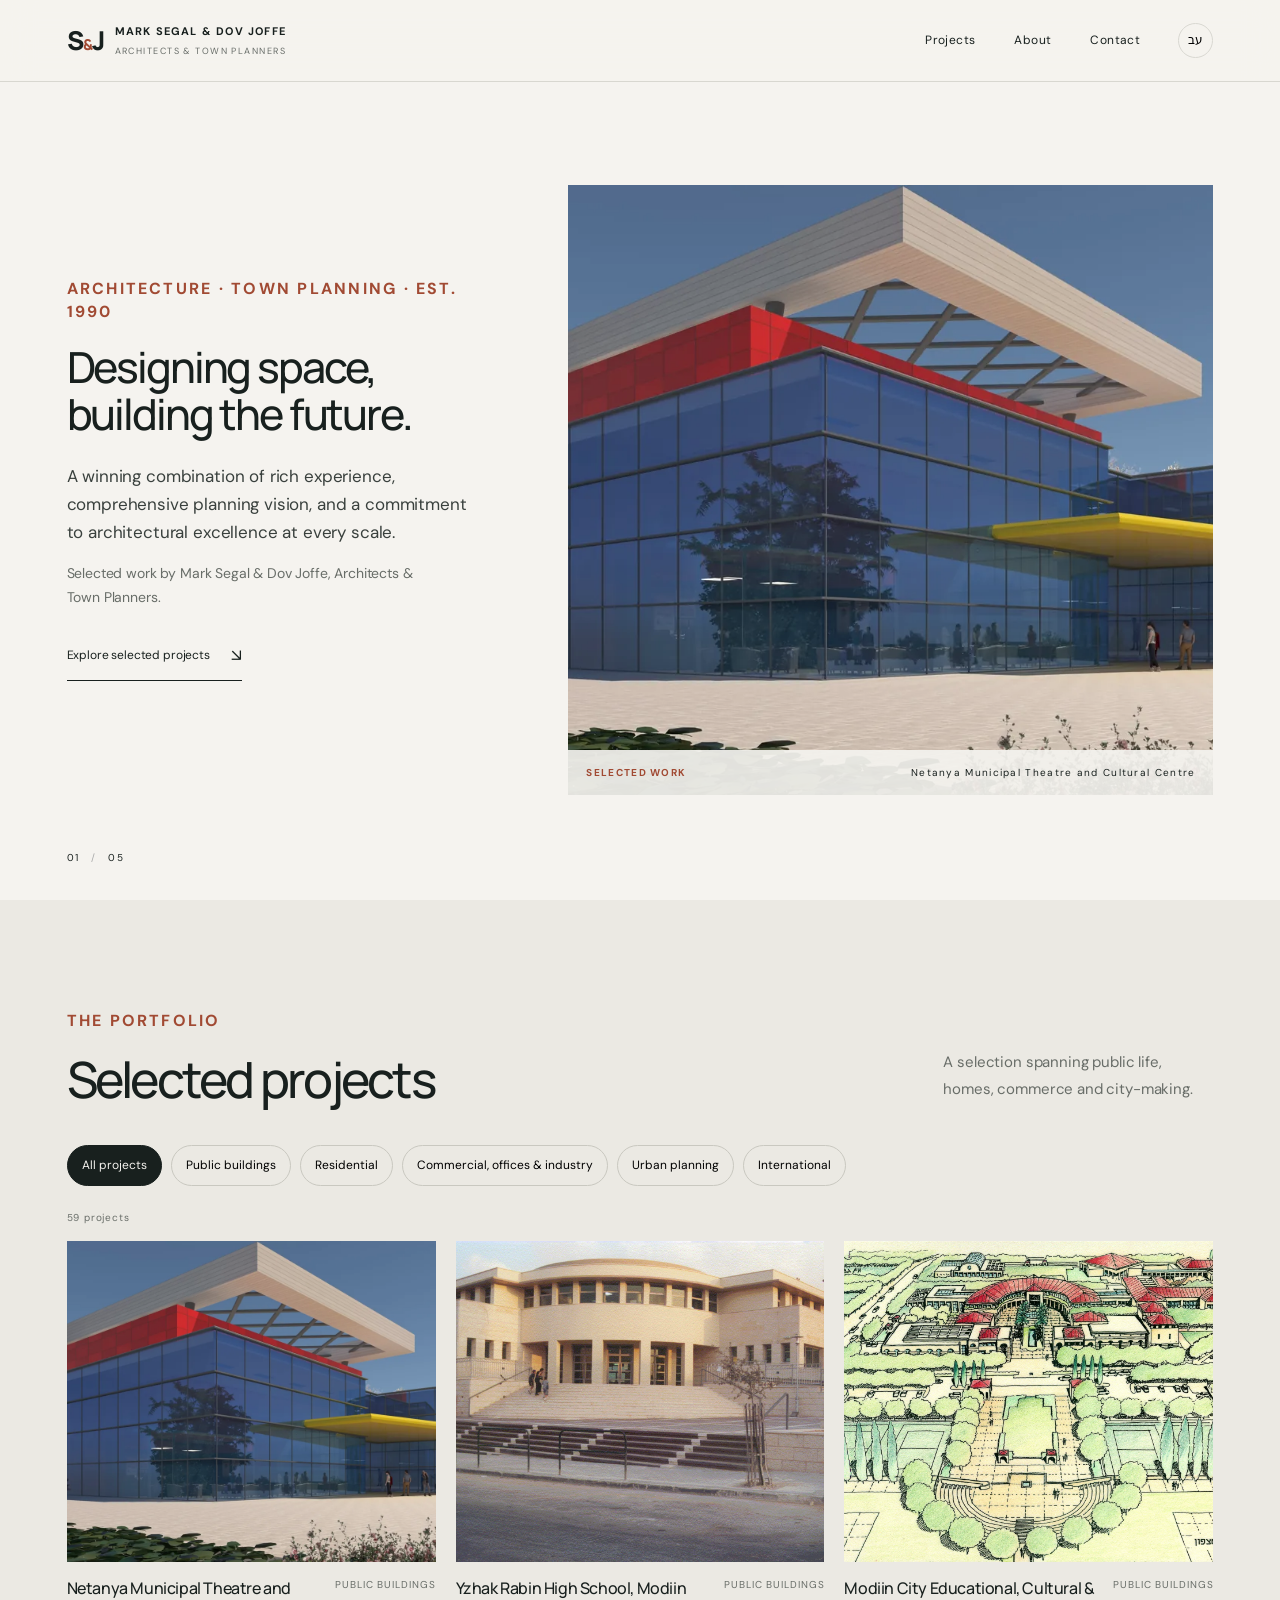
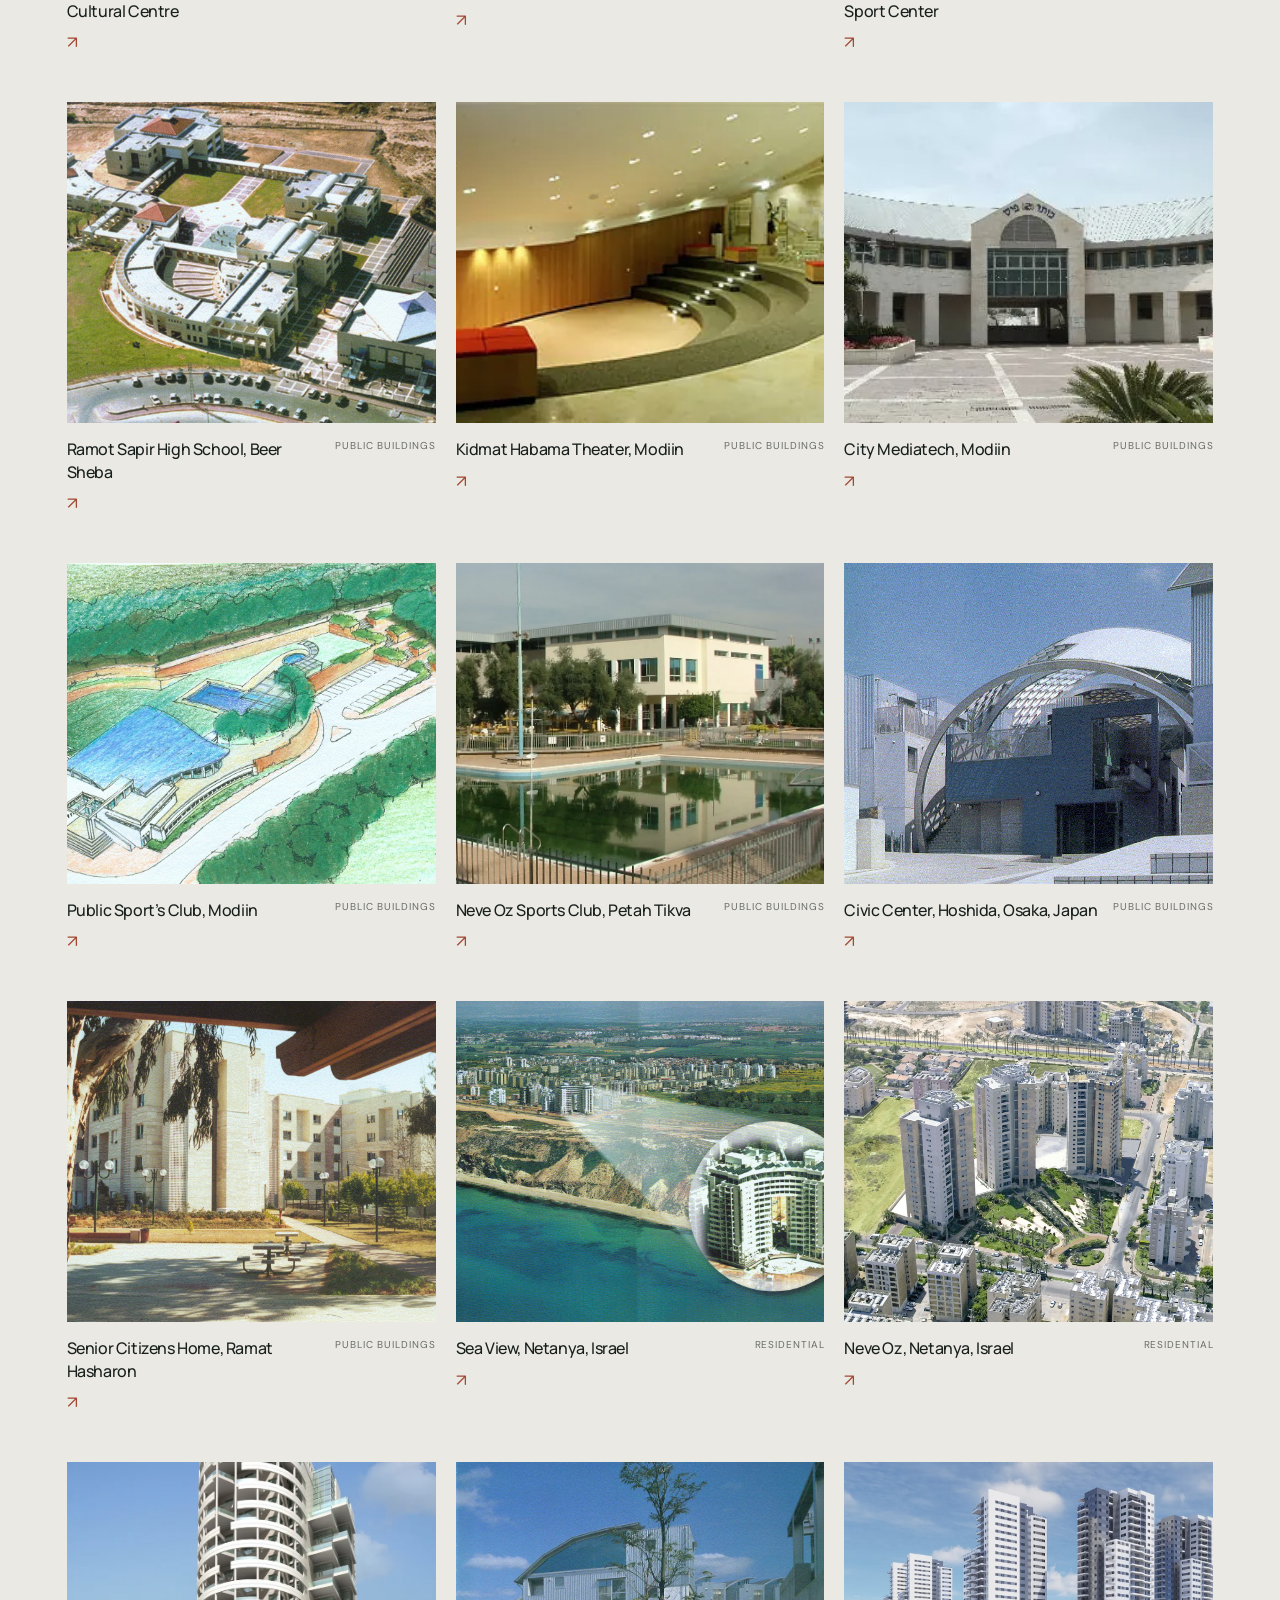
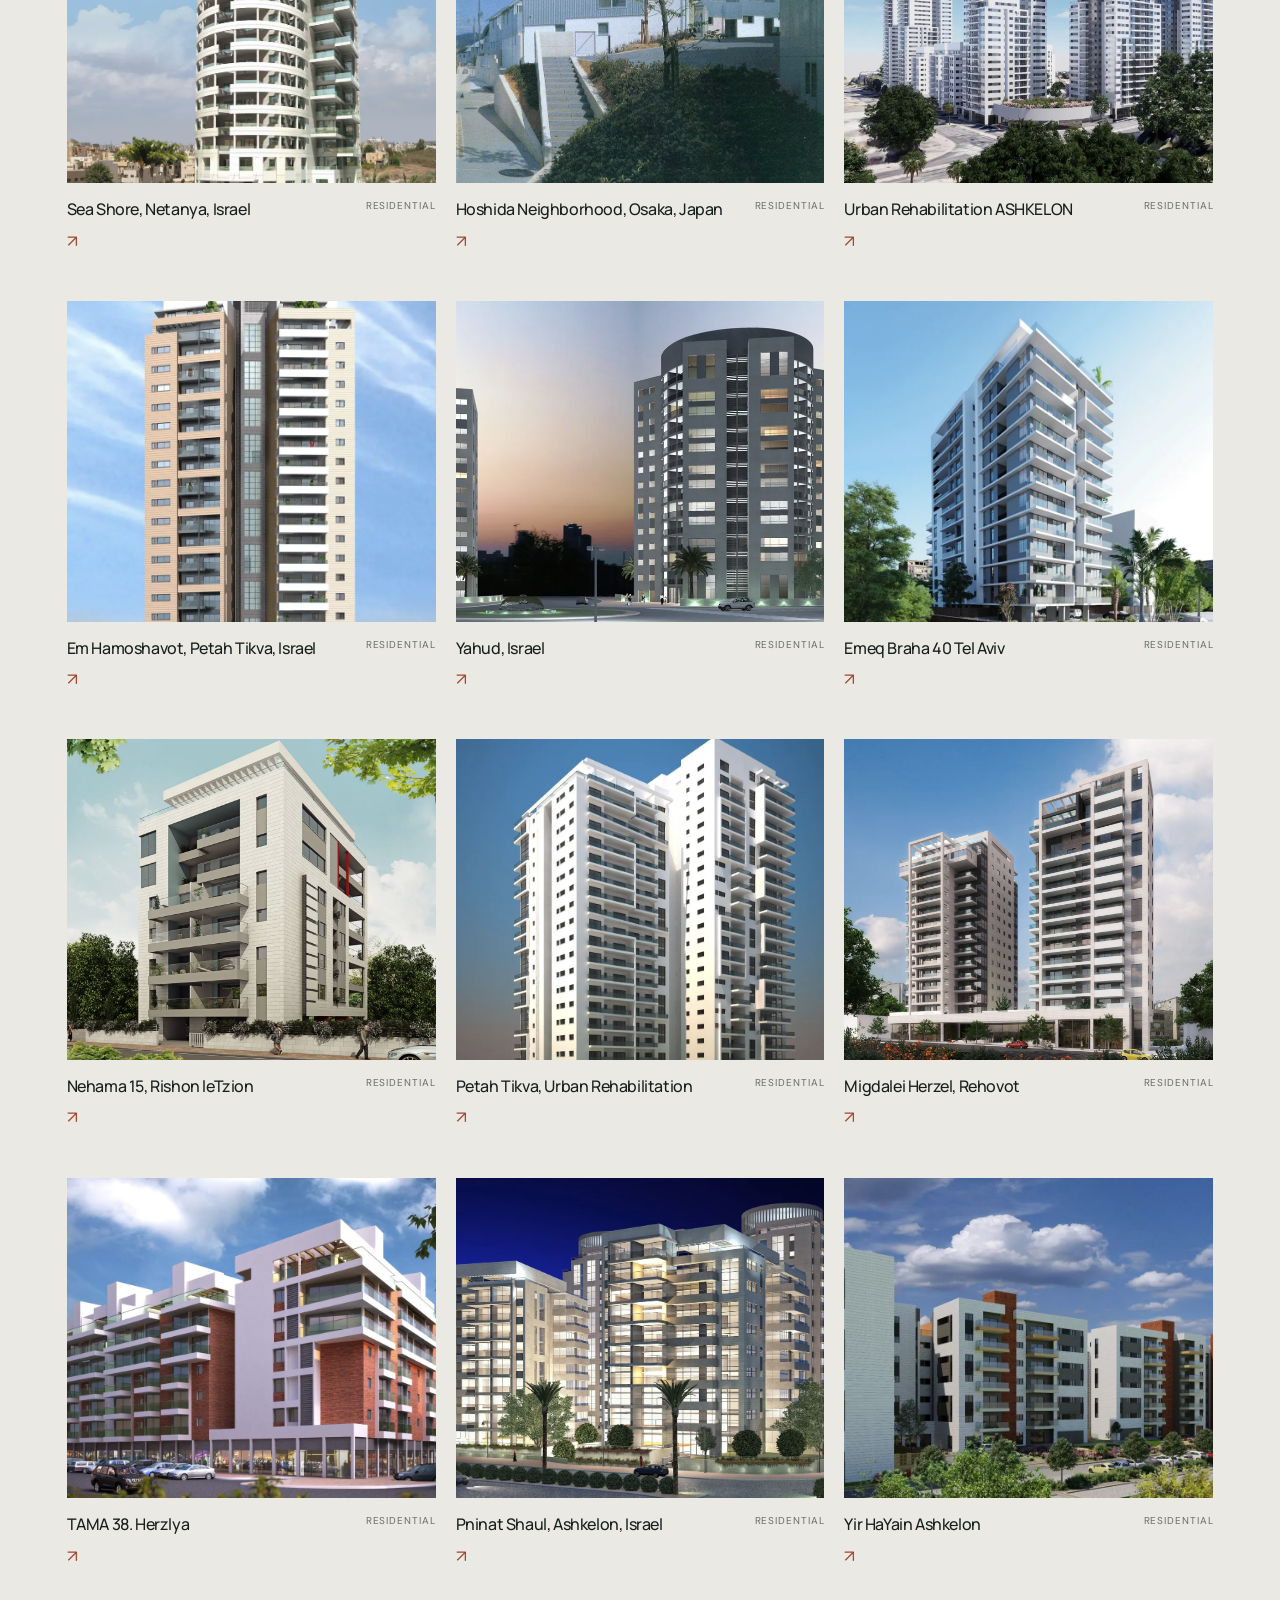
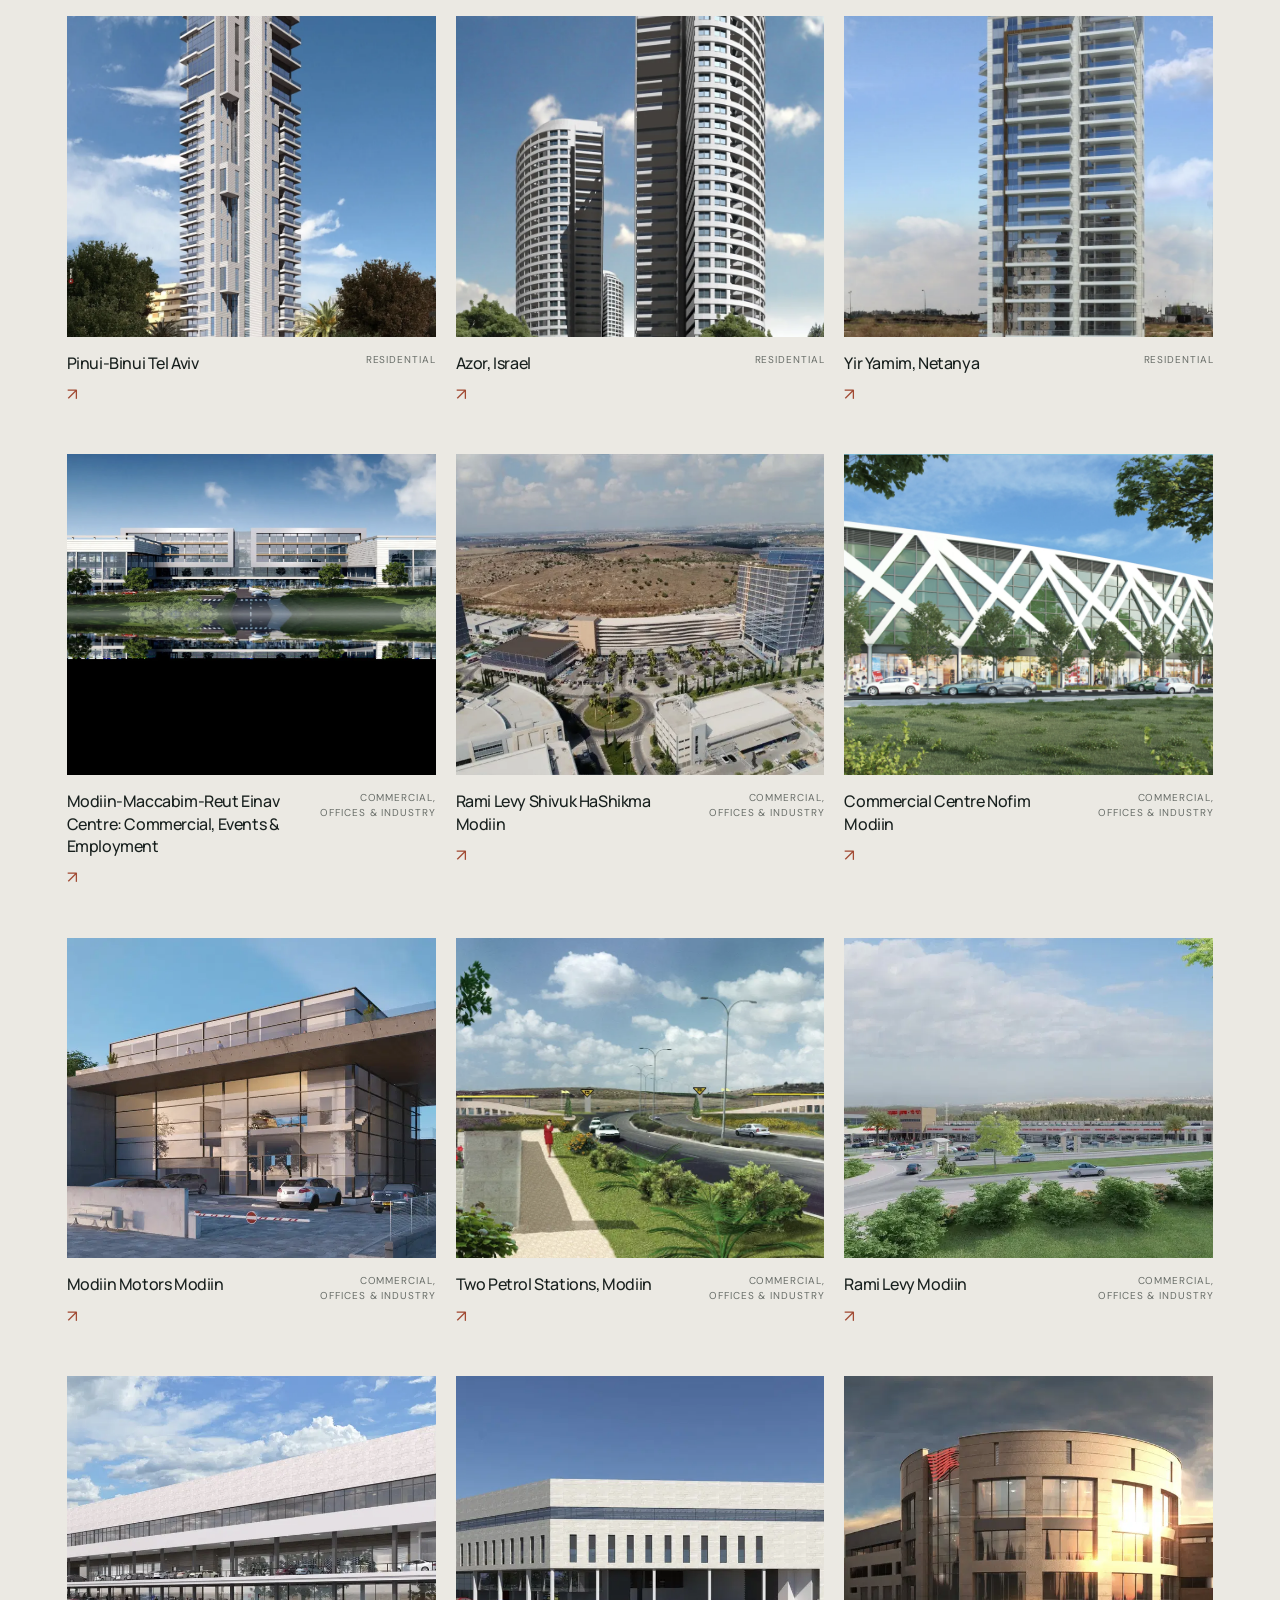
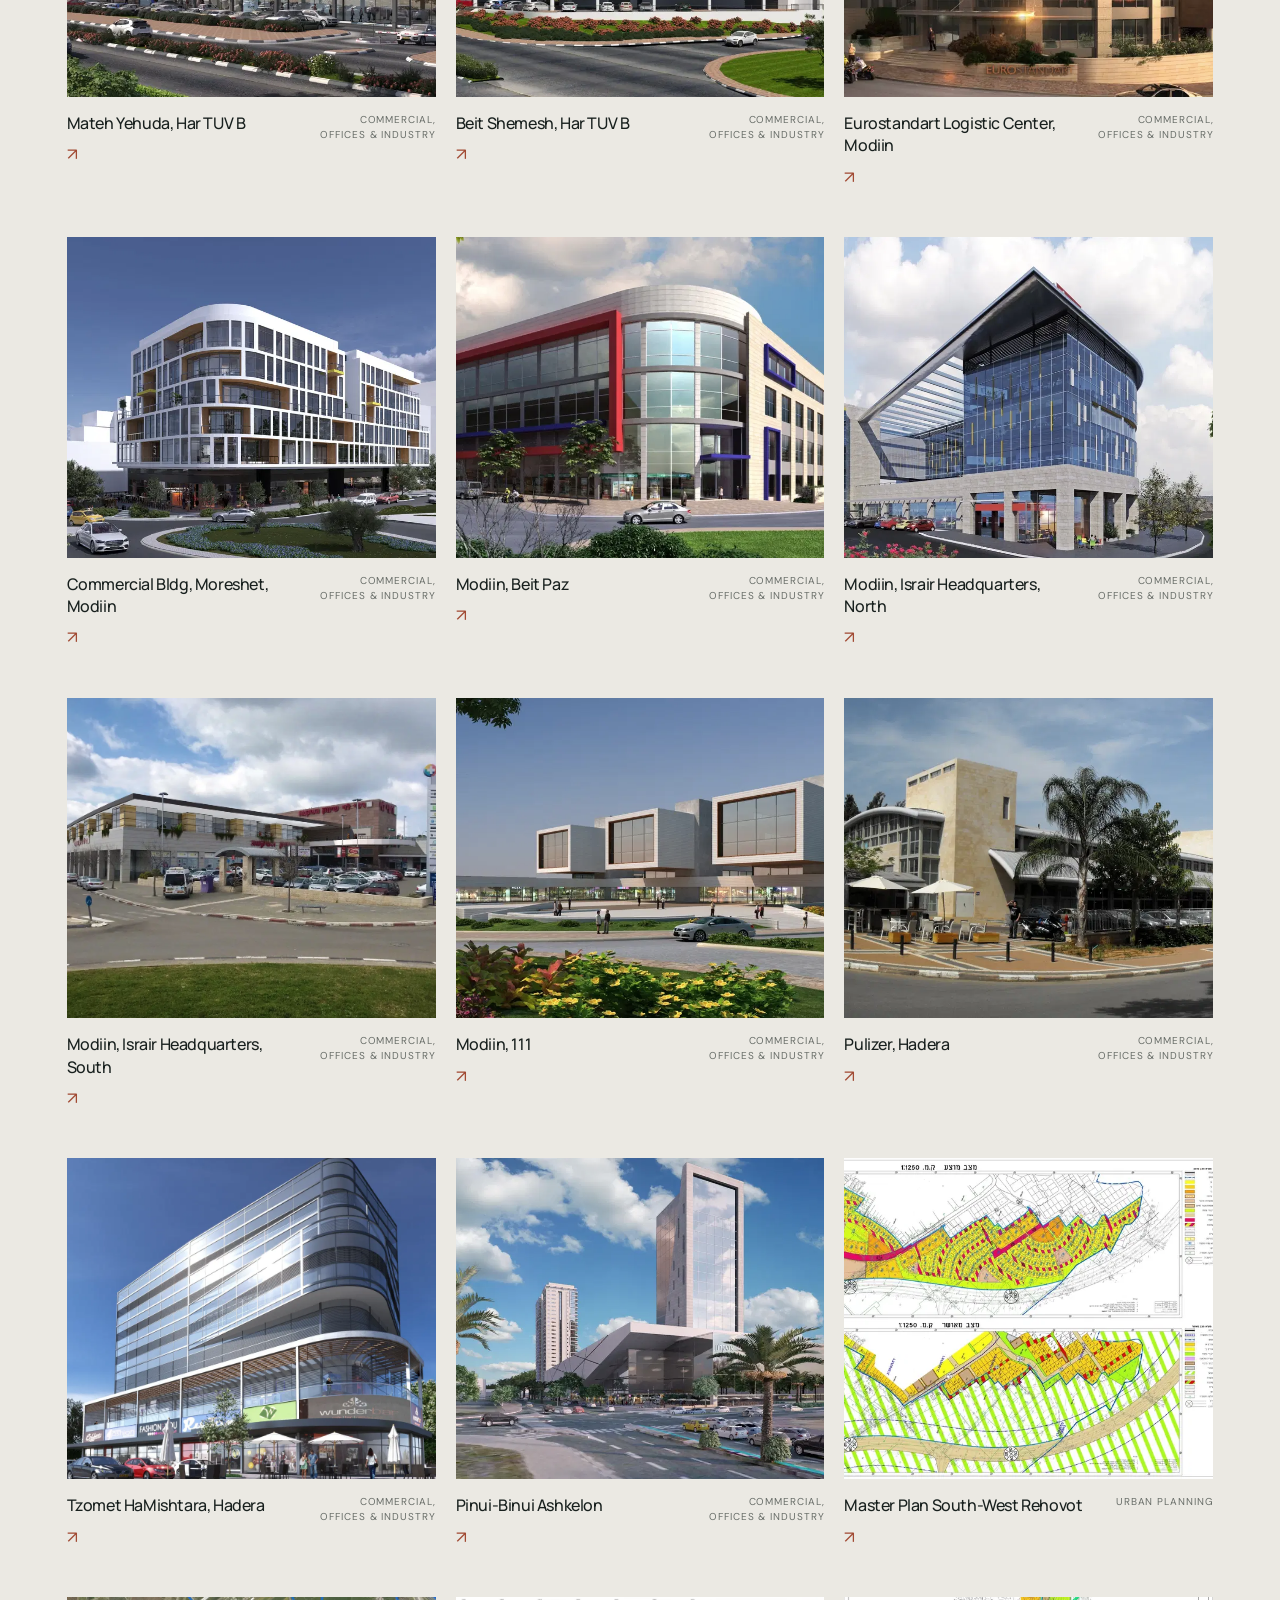
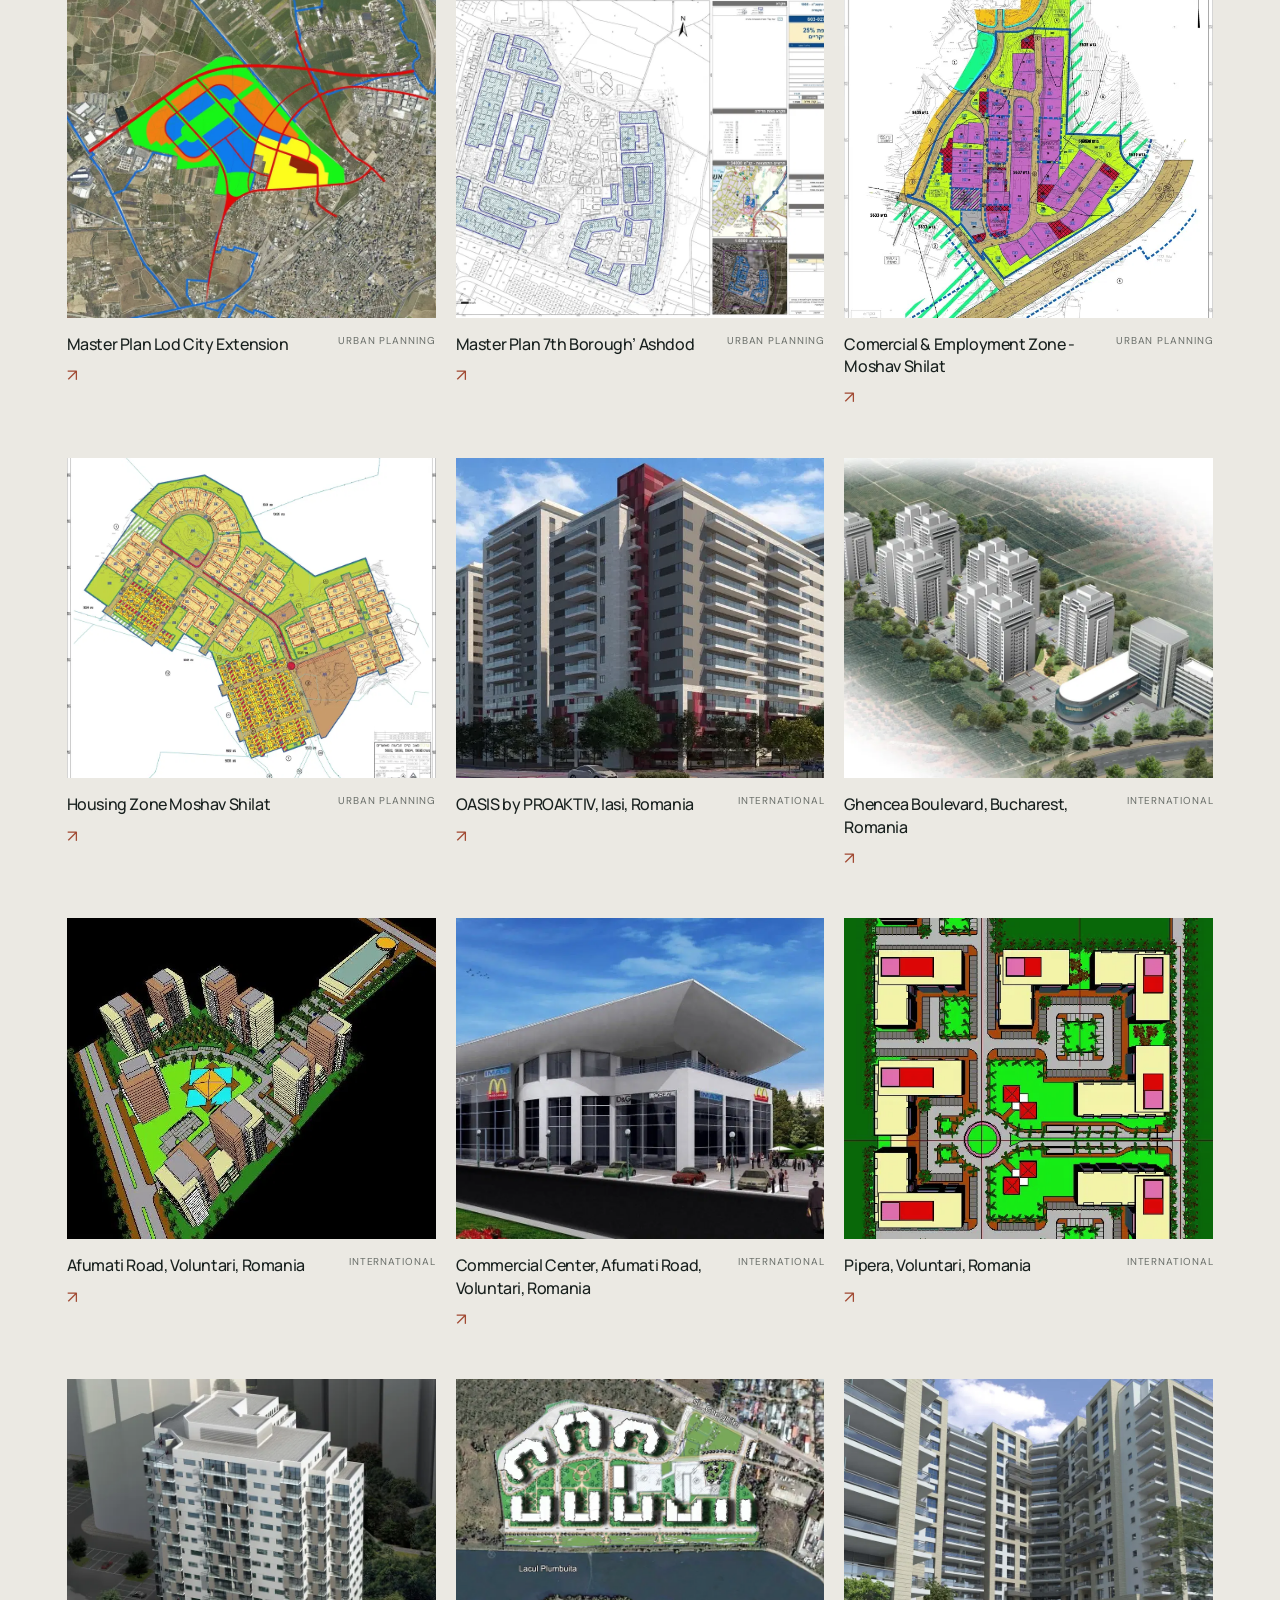
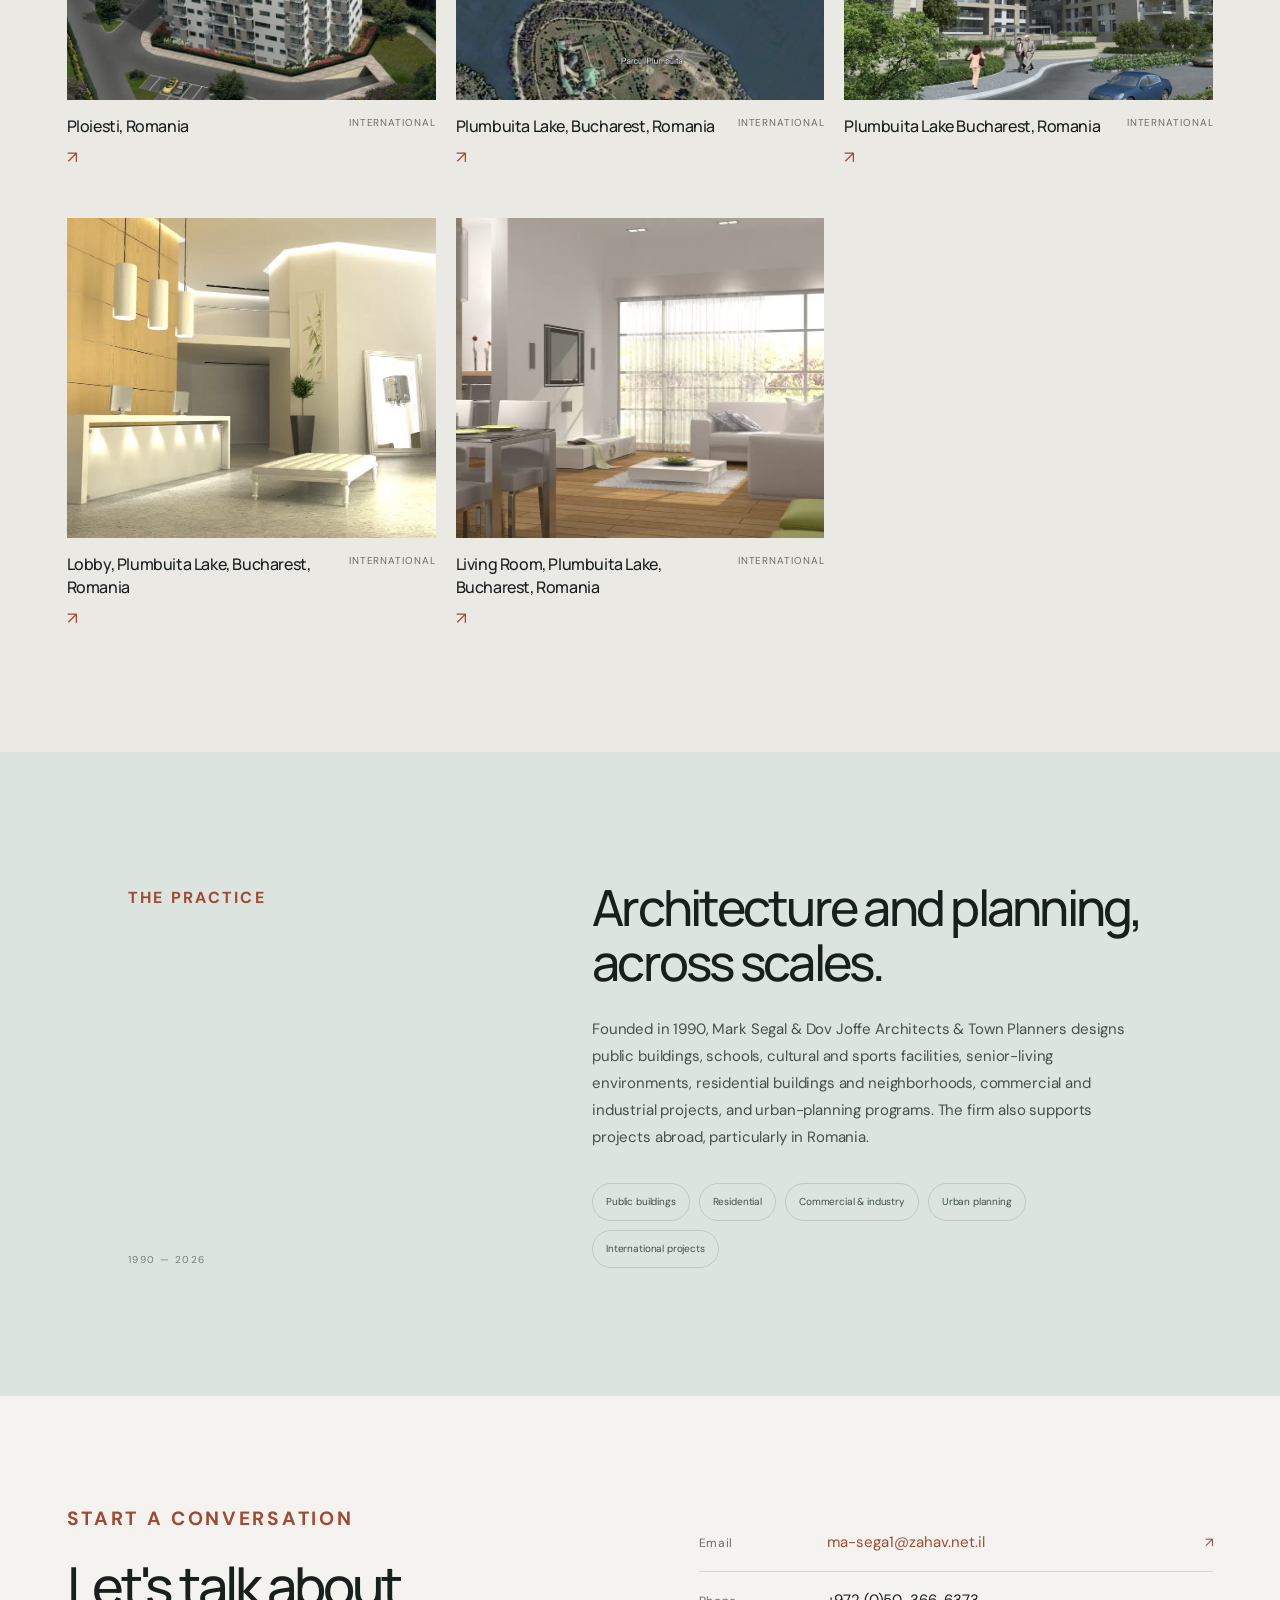
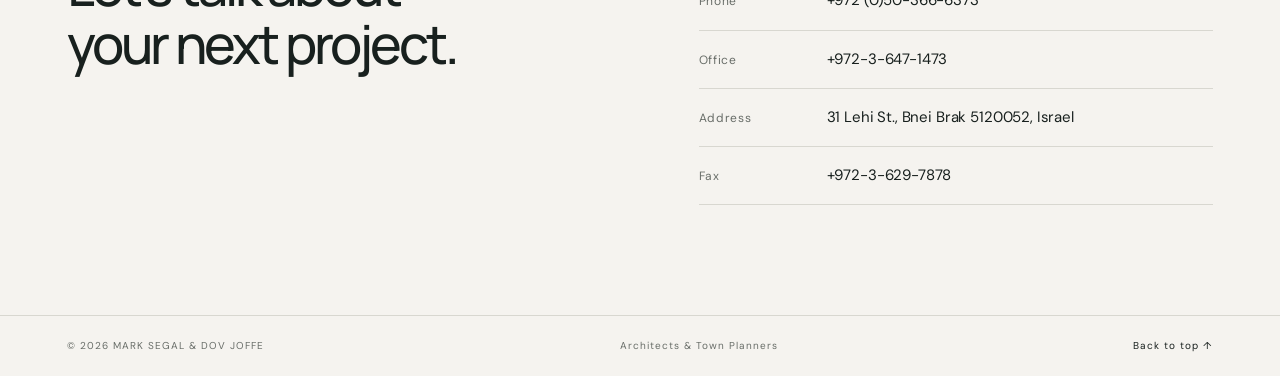
==== en/index.html @ 8de74075 "Improve SEO and fix Nofim project image Co-authored-by: Copilot <223556219+Copilot@users.noreply.git" ====
<!doctype html>
<html lang="en" dir="ltr">
<head>
  <meta charset="utf-8">
  <meta name="viewport" content="width=device-width, initial-scale=1">
  <meta name="theme-color" content="#f5f3ef">
  <meta id="pageDescription" name="description" content="Mark Segal &amp; Dov Joffe Architects &amp; Town Planners. Architecture, urban planning and selected public, residential and commercial projects in Israel and abroad.">
  <meta name="robots" content="index,follow">
  <link rel="canonical" href="https://www.segal-joffe-architects.com/en/">
  <link rel="alternate" hreflang="he" href="https://www.segal-joffe-architects.com/">
  <link rel="alternate" hreflang="en" href="https://www.segal-joffe-architects.com/en/">
  <link rel="alternate" hreflang="x-default" href="https://www.segal-joffe-architects.com/en/">
  <meta property="og:type" content="website">
  <meta property="og:site_name" content="Mark Segal &amp; Dov Joffe Architects &amp; Town Planners">
  <meta id="ogTitle" property="og:title" content="Segal &amp; Joffe | Architects &amp; Town Planners in Israel">
  <meta id="ogDescription" property="og:description" content="Mark Segal &amp; Dov Joffe Architects &amp; Town Planners. Architecture, urban planning and selected public, residential and commercial projects in Israel and abroad.">
  <meta id="ogLocale" property="og:locale" content="en_US">
  <meta property="og:url" content="https://www.segal-joffe-architects.com/en/">
  <meta property="og:image" content="https://www.segal-joffe-architects.com/assets/projects/caf3e481e89069c7.webp">
  <meta name="twitter:card" content="summary_large_image">
  <title id="pageTitle">Segal &amp; Joffe | Architects &amp; Town Planners in Israel</title>
  <link rel="icon" href="../assets/favicon.svg" type="image/svg+xml">
  <link rel="stylesheet" href="../styles.css">
  <script type="application/ld+json">
    {
      "@context": "https://schema.org",
      "@type": "Architect",
      "name": "Mark Segal & Dov Joffe Architects & Town Planners",
      "alternateName": "מרק סגל ודב יפה, אדריכלים ומתכנני ערים",
      "url": "https://www.segal-joffe-architects.com/",
      "email": "ma-sega1@zahav.net.il",
      "telephone": "+972-3-647-1473",
      "foundingDate": "1990",
      "address": {
        "@type": "PostalAddress",
        "streetAddress": "31 Lehi Street",
        "addressLocality": "Bnei Brak",
        "postalCode": "5120052",
        "addressCountry": "IL"
      }
    }
  </script>
</head>
<body>
  <header class="site-header">
    <a class="brand" href="#top" aria-label="Mark Segal and Dov Joffe home" data-copy-attr="navigation.homeLabel">
      <span class="brand-mark">S<span>&amp;</span>J</span>
      <span class="brand-name"><strong data-copy="site.firmName">MARK SEGAL &amp; DOV JOFFE</strong><small data-copy="site.firmRole">ARCHITECTS &amp; TOWN PLANNERS</small></span>
    </a>
    <nav class="main-nav" aria-label="Main navigation" data-copy-attr="navigation.label">
      <a href="#work" data-copy="navigation.work">Projects</a>
      <a href="#about" data-copy="navigation.about">About</a>
      <a href="#contact" data-copy="navigation.contact">Contact</a>
    </nav>
    <button id="languageToggle" class="lang-toggle" type="button" aria-label="Switch to Hebrew">עב</button>
  </header>

  <main id="top">
    <section class="hero" aria-labelledby="heroTitle">
      <div class="hero-copy">
        <p class="eyebrow" data-copy="hero.eyebrow">ARCHITECTURE · TOWN PLANNING · EST. 1990</p>
        <h1 id="heroTitle" data-copy="hero.title">Designing space,
building the future.</h1>
        <p class="hero-statement" data-copy="hero.statement">A winning combination of rich experience, comprehensive planning vision, and a commitment to architectural excellence at every scale.</p>
        <p class="hero-intro" data-copy="hero.intro">Selected work by Mark Segal &amp; Dov Joffe, Architects &amp; Town Planners.</p>
        <a class="text-link" href="#work"><span data-copy="hero.explore">Explore selected projects</span><span aria-hidden="true">↘</span></a>
      </div>
      <div class="hero-image-wrap">
        <img id="heroImage" class="hero-image" src="../assets/projects/caf3e481e89069c7.webp" alt="Selected architectural project">
        <div class="hero-image-note"><span data-copy="hero.selectedWork">SELECTED WORK</span><span id="heroCaption">Netanya Municipal Theatre and Cultural Centre</span></div>
      </div>
      <div class="hero-index">01 <span>/</span> 05</div>
    </section>

    <section id="work" class="work-section section-wrap">
      <div class="section-heading">
        <div><p class="eyebrow" data-copy="portfolio.eyebrow">THE PORTFOLIO</p><h2 data-copy="portfolio.title">Selected projects</h2></div>
        <p class="section-desc" data-copy="portfolio.description">A selection spanning public life, homes, commerce and city-making.</p>
      </div>
      <div id="filters" class="filters" aria-label="Filter projects" data-copy-attr="portfolio.filterLabel">
        <button type="button" class="filter-btn active">All projects</button>
        <button type="button" class="filter-btn">Public buildings</button>
        <button type="button" class="filter-btn">Residential</button>
        <button type="button" class="filter-btn">Commercial, offices &amp; industry</button>
        <button type="button" class="filter-btn">Urban planning</button>
        <button type="button" class="filter-btn">International</button>
      </div>
      <div id="projectCount" class="project-count" aria-live="polite">Selected projects</div>
      <div id="projectGrid" class="project-grid">
        <article class="project-card">
          <div class="project-media"><img loading="lazy" src="../assets/projects/caf3e481e89069c7.webp" alt="Netanya Municipal Theatre and Cultural Centre"></div>
          <div class="project-info"><div><h3>Netanya Municipal Theatre and Cultural Centre</h3></div><span class="project-category">Public buildings</span></div>
        </article>
        <article class="project-card">
          <div class="project-media"><img loading="lazy" src="../assets/projects/1389b392e5342f5d.webp" alt="Yzhak Rabin High School, Modiin"></div>
          <div class="project-info"><div><h3>Yzhak Rabin High School, Modiin</h3></div><span class="project-category">Public buildings</span></div>
        </article>
        <article class="project-card">
          <div class="project-media"><img loading="lazy" src="../assets/projects/e7c5b72b8cd85a47.webp" alt="Modiin City Educational, Cultural &amp; Sport Center"></div>
          <div class="project-info"><div><h3>Modiin City Educational, Cultural &amp; Sport Center</h3></div><span class="project-category">Public buildings</span></div>
        </article>
      </div>
    </section>

    <section id="about" class="about-section">
      <div class="about-label"><p class="eyebrow" data-copy="about.eyebrow">THE PRACTICE</p><span id="practiceYears">1990 — 2026</span></div>
      <div class="about-body">
        <h2 data-copy="about.title">Architecture and planning, across scales.</h2>
        <p id="aboutText" data-copy="about.description">Founded in 1990, Mark Segal &amp; Dov Joffe Architects &amp; Town Planners designs public buildings, schools, cultural and sports facilities, senior-living environments, residential buildings and neighborhoods, commercial and industrial projects, and urban-planning programs. The firm also supports projects abroad, particularly in Romania.</p>
        <h3 id="aboutClientsTitle" data-copy="about.clientsTitle" hidden></h3>
        <p id="aboutClients" hidden></p>
        <div id="expertiseList" class="expertise-list"><span>Public buildings</span><span>Residential</span><span>Commercial &amp; industry</span><span>Urban planning</span><span>International projects</span></div>
      </div>
    </section>

    <section id="contact" class="contact-section section-wrap">
      <div class="contact-heading"><p class="eyebrow" data-copy="contact.eyebrow">START A CONVERSATION</p><h2 data-copy="contact.title">Let's talk about
your next project.</h2></div>
      <div class="contact-details">
        <div class="contact-line"><span data-copy="contact.email">Email</span><a id="contactEmail" class="contact-email" dir="ltr" href="mailto:ma-sega1@zahav.net.il"><span class="contact-value" data-contact="email">ma-sega1@zahav.net.il</span><span class="contact-arrow" aria-hidden="true">↗</span></a></div>
        <div class="contact-line"><span data-copy="contact.mobile">Phone</span><a id="contactMobile" dir="ltr" href="tel:+972503666373">+972 (0)50-366-6373</a></div>
        <div class="contact-line"><span data-copy="contact.office">Office</span><a id="contactOffice" dir="ltr" href="tel:+97236471473">+972-3-647-1473</a></div>
        <div class="contact-line"><span data-copy="contact.address">Address</span><span class="contact-value contact-address" data-copy="contact.addressValue">31 Lehi St., Bnei Brak 5120052, Israel</span></div>
        <div class="contact-line"><span data-copy="contact.fax">Fax</span><span class="contact-value" dir="ltr" data-contact="fax">+972-3-629-7878</span></div>
      </div>
    </section>
  </main>
  <footer class="site-footer"><span>© <span id="year"></span> <span data-copy="site.firmName">MARK SEGAL &amp; DOV JOFFE</span></span><span data-copy="footer.role">Architects &amp; Town Planners</span><a href="#top" data-copy="footer.backToTop">Back to top ↑</a></footer>

  <dialog id="projectDialog" class="project-dialog" aria-labelledby="dialogTitle">
    <button class="dialog-close" type="button" aria-label="Close project details" data-copy-attr="interface.closeProject">×</button>
    <div class="dialog-topline"><span id="dialogCategory"></span><span id="dialogSlide"></span></div>
    <h2 id="dialogTitle"></h2>
    <div id="dialogGallery" class="dialog-gallery"></div>
  </dialog>
  <script src="../script.js"></script>
</body>
</html>
---- styles.css ----
@import url('https://fonts.googleapis.com/css2?family=DM+Sans:wght@400;500;600;700&family=Manrope:wght@400;500;600;700;800&display=swap');
:root{--paper:#f5f3ef;--ink:#18201e;--muted:#686d68;--line:#d8d7d0;--accent:#a14a33;--white:#fff;--serif:Georgia,'Times New Roman',serif;--sans:'DM Sans',Arial,sans-serif;--display:Manrope,'DM Sans',Arial,sans-serif;--max:1440px}
*{box-sizing:border-box}html{scroll-behavior:smooth;scroll-padding-top:90px}body{margin:0;background:var(--paper);color:var(--ink);font-family:var(--sans);-webkit-font-smoothing:antialiased}a{color:inherit;text-decoration:none}button{font:inherit}.site-header{height:82px;padding:0 clamp(22px,5.2vw,84px);display:flex;align-items:center;justify-content:space-between;border-bottom:1px solid var(--line);position:sticky;top:0;z-index:20;background:rgba(245,243,239,.94);backdrop-filter:blur(16px)}.brand{display:flex;align-items:center;gap:12px}.brand-mark{font:800 26px/1 var(--display);letter-spacing:-2px}.brand-mark span{color:var(--accent);font-size:15px;margin:0 1px}.brand-name{display:flex;flex-direction:column;gap:3px;letter-spacing:.08em}.brand-name strong{font-size:10px;font-weight:700}.brand-name small{font-size:8px;letter-spacing:.16em;color:var(--muted)}.main-nav{display:flex;gap:clamp(20px,3vw,48px);margin-left:auto;margin-right:38px}.main-nav a,.lang-toggle{font-size:12px;letter-spacing:.04em}.main-nav a{padding:8px 0;position:relative}.main-nav a:after{content:'';height:1px;position:absolute;bottom:0;left:0;right:100%;background:var(--accent);transition:right .2s}.main-nav a:hover:after{right:0}.lang-toggle{border:1px solid var(--line);border-radius:50%;width:35px;height:35px;background:transparent;cursor:pointer}.hero{min-height:calc(100vh - 82px);max-width:var(--max);margin:auto;padding:clamp(34px,5.7vw,90px) clamp(22px,5.2vw,84px) 74px;display:grid;grid-template-columns:.78fr 1.22fr;align-items:center;gap:clamp(36px,7vw,110px);position:relative}.hero-copy{padding-bottom:22px}.eyebrow{font-size:9px;letter-spacing:.18em;font-weight:700;color:var(--accent);margin:0 0 20px}.hero h1{font:500 clamp(42px,5.45vw,79px)/1.04 var(--display);letter-spacing:-.065em;margin:0 0 25px;max-width:560px}.hero-intro{font-size:15px;line-height:1.8;color:var(--muted);max-width:340px;margin:0 0 32px}.text-link{display:inline-flex;align-items:center;gap:21px;border-bottom:1px solid var(--ink);padding:0 0 11px;font-size:12px}.text-link span:last-child{font-size:17px;transition:transform .2s}.text-link:hover span:last-child{transform:translate(3px,3px)}.hero-image-wrap{height:min(63vw,610px);min-height:360px;position:relative;background:#e0ded7}.hero-image{display:block;width:100%;height:100%;object-fit:cover;filter:saturate(.86)}.hero-image-note{display:flex;justify-content:space-between;gap:12px;position:absolute;left:0;right:0;bottom:0;padding:15px 18px;background:rgba(245,243,239,.92);font-size:9px;letter-spacing:.13em}.hero-image-note span:first-child{color:var(--accent);font-weight:700}.hero-index{position:absolute;bottom:34px;left:clamp(22px,5.2vw,84px);font-size:10px;letter-spacing:.15em}.hero-index span{color:#aaa;margin:0 7px}.section-wrap{max-width:var(--max);margin:auto;padding-left:clamp(22px,5.2vw,84px);padding-right:clamp(22px,5.2vw,84px)}.work-section{padding-top:110px;padding-bottom:120px;background:#ebe9e3;max-width:none}.work-section>*{max-width:1272px;margin-left:auto;margin-right:auto}.section-heading{display:flex;align-items:end;justify-content:space-between;gap:30px;margin-bottom:38px}.section-heading h2,.about-body h2,.contact-heading h2{font:500 clamp(38px,4.3vw,60px)/1.08 var(--display);letter-spacing:-.055em;margin:0}.section-desc{color:var(--muted);font-size:13px;line-height:1.7;max-width:270px;margin:0 0 4px}.filters{display:flex;gap:9px;flex-wrap:wrap;margin-bottom:24px}.filter-btn{border:1px solid #c9c8c0;background:transparent;padding:10px 14px;border-radius:30px;font-size:11px;cursor:pointer;transition:background .2s,color .2s,border-color .2s}.filter-btn:hover,.filter-btn.active{background:var(--ink);border-color:var(--ink);color:var(--paper)}.project-count{font-size:10px;color:var(--muted);margin-bottom:15px;letter-spacing:.08em}.project-grid{display:grid;grid-template-columns:repeat(3,minmax(0,1fr));gap:46px 20px}.project-card{min-width:0;cursor:pointer;outline-offset:5px}.project-media{overflow:hidden;background:#deded7;aspect-ratio:1.15/1;position:relative}.project-media img{width:100%;height:100%;display:block;object-fit:cover;transition:transform .5s cubic-bezier(.2,.7,.2,1),filter .3s;filter:saturate(.88)}.project-card:hover .project-media img{transform:scale(1.035);filter:saturate(1)}.project-number{position:absolute;top:13px;left:13px;background:rgba(245,243,239,.94);padding:6px 8px;font-size:9px;letter-spacing:.1em}.project-info{display:flex;align-items:start;justify-content:space-between;gap:14px;padding-top:15px}.project-info h3{font:500 16px/1.35 var(--display);margin:0;letter-spacing:-.025em}.project-category{flex-shrink:0;color:var(--muted);font-size:9px;text-transform:uppercase;letter-spacing:.09em;text-align:right;max-width:120px;line-height:1.5}.project-open{font-size:17px;color:var(--accent);display:inline-block;margin-top:7px}.source-note{margin-top:55px!important;font-size:10px;color:var(--muted);border-top:1px solid #d1d0c8;padding-top:18px}.about-section{display:grid;grid-template-columns:.75fr 1.25fr;gap:clamp(38px,10vw,150px);padding:clamp(70px,10vw,145px) clamp(22px,10vw,150px);background:#dce4df}.about-label{display:flex;flex-direction:column;justify-content:space-between;align-items:flex-start}.about-label .eyebrow{margin-top:7px}.about-label span{color:#718078;font-size:10px;letter-spacing:.14em}.about-body h2{max-width:650px;margin-bottom:26px}.about-body>p{max-width:690px;font-size:15px;line-height:1.9;color:#46514b;margin:0 0 32px}.expertise-list{display:flex;flex-wrap:wrap;gap:9px}.expertise-list span{border:1px solid #bdcbc3;border-radius:30px;padding:10px 13px;color:#3f5147;font-size:10px}.contact-section{padding-top:110px;padding-bottom:110px;display:grid;grid-template-columns:1fr .9fr;gap:60px}.contact-heading h2{font-size:clamp(44px,5vw,70px)}.contact-details{padding-top:10px}.contact-email{font:500 clamp(17px,2.1vw,25px)/1.4 var(--display);display:flex;justify-content:space-between;gap:20px;padding-bottom:24px;border-bottom:1px solid var(--line);margin-bottom:8px}.contact-email span{color:var(--accent)}.contact-line{display:grid;grid-template-columns:100px 1fr;gap:12px;padding:13px 0;border-bottom:1px solid var(--line);font-size:12px;line-height:1.6}.contact-line>span:first-child{color:var(--muted)}.contact-line a:hover,.contact-email:hover{color:var(--accent)}.site-footer{border-top:1px solid var(--line);padding:22px clamp(22px,5.2vw,84px);display:flex;justify-content:space-between;gap:20px;font-size:9px;letter-spacing:.1em;color:var(--muted)}.site-footer a{color:var(--ink)}.project-dialog{border:0;padding:clamp(22px,4vw,55px);background:var(--paper);color:var(--ink);width:min(1000px,calc(100% - 28px));max-height:90vh;overflow:auto;box-shadow:0 20px 90px #161a182d}.project-dialog::backdrop{background:rgba(17,22,20,.72);backdrop-filter:blur(4px)}.dialog-close{position:sticky;top:0;float:right;z-index:2;width:39px;height:39px;border:1px solid var(--line);border-radius:50%;background:var(--paper);font-size:26px;line-height:1;cursor:pointer}.dialog-topline{display:flex;gap:18px;justify-content:space-between;clear:both;padding-top:15px;font-size:9px;letter-spacing:.12em;color:var(--accent);text-transform:uppercase}.project-dialog h2{font:500 clamp(31px,4vw,51px)/1.12 var(--display);letter-spacing:-.045em;margin:18px 0 25px;max-width:760px}.dialog-gallery{display:grid;grid-template-columns:repeat(2,minmax(0,1fr));gap:12px}.dialog-gallery img{display:block;width:100%;height:auto;min-height:140px;max-height:520px;object-fit:contain;background:#e7e5df}.dialog-gallery img:first-child:nth-last-child(odd){grid-column:1/-1}.empty-state{padding:40px 0;color:var(--muted)}[dir=rtl] .site-header{direction:rtl}[dir=rtl] .main-nav{margin-right:auto;margin-left:38px}[dir=rtl] .hero,[dir=rtl] .section-heading,[dir=rtl] .project-info,[dir=rtl] .contact-section{direction:rtl}[dir=rtl] .hero-index{left:auto;right:clamp(22px,5.2vw,84px)}[dir=rtl] .project-number{left:auto;right:13px}[dir=rtl] .project-category{text-align:left}[dir=rtl] .dialog-topline{direction:rtl}
@media(max-width:900px){.hero{grid-template-columns:.8fr 1.2fr;gap:30px}.hero h1{font-size:clamp(38px,6vw,58px)}.hero-image-wrap{min-height:320px}.project-grid{grid-template-columns:repeat(2,minmax(0,1fr))}.about-section{padding-left:clamp(22px,5vw,55px);padding-right:clamp(22px,5vw,55px);gap:40px}.contact-section{gap:32px}}
@media(max-width:620px){.site-header{height:70px;padding:0 18px}.brand{gap:8px}.brand-mark{font-size:22px}.brand-name strong{font-size:8px}.brand-name small{font-size:7px}.main-nav{gap:13px;margin-right:16px}.main-nav a{font-size:10px}.lang-toggle{width:31px;height:31px;font-size:11px}.hero{min-height:auto;grid-template-columns:1fr;gap:35px;padding:58px 20px 70px}.hero h1{font-size:clamp(45px,12vw,65px)}.hero-intro{font-size:14px}.hero-image-wrap{height:105vw;min-height:320px;max-height:530px}.hero-index{bottom:25px;left:20px}.section-wrap{padding-left:20px;padding-right:20px}.work-section{padding-top:75px;padding-bottom:80px}.section-heading{display:block;margin-bottom:28px}.section-heading h2{font-size:43px}.section-desc{margin-top:15px}.project-grid{gap:32px 12px}.project-media{aspect-ratio:.84/1}.project-info{display:block;padding-top:10px}.project-info h3{font-size:14px}.project-category{text-align:left;max-width:none;margin-top:6px}.project-open{display:none}.about-section{grid-template-columns:1fr;gap:25px;padding:75px 20px}.about-label{flex-direction:row;align-items:center}.about-label .eyebrow{margin:0}.about-label span{font-size:9px}.about-body h2{font-size:43px}.about-body>p{font-size:14px}.contact-section{grid-template-columns:1fr;gap:38px;padding-top:80px;padding-bottom:75px}.contact-heading h2{font-size:48px}.contact-email{font-size:18px}.contact-line{grid-template-columns:75px 1fr;font-size:11px}.site-footer{padding:20px;flex-wrap:wrap;gap:11px;font-size:8px}.site-footer span:nth-child(2){display:none}.dialog-gallery{grid-template-columns:1fr}.project-dialog{padding:20px}.dialog-gallery img{max-height:none}[dir=rtl] .hero-index{left:auto;right:20px}[dir=rtl] .project-category{text-align:right}}
@media(prefers-reduced-motion:reduce){*,*:before,*:after{scroll-behavior:auto!important;transition:none!important}}
.hero h1,.contact-heading h2{white-space:pre-line}

/* A more restrained, readable type scale for the longer bilingual copy. */
body{font-size:15px;line-height:1.6;letter-spacing:-.01em}
.brand-name strong{font-size:11px}
.brand-name small{font-size:9px}
.eyebrow{font-size:10px;letter-spacing:.16em}
.hero h1{font-size:clamp(34px,3.35vw,50px);line-height:1.1;letter-spacing:-.05em;max-width:19ch;text-wrap:balance}
.hero-statement{max-width:42ch;margin:0 0 14px;color:#39403d;font-size:17px;line-height:1.65}
.hero-intro{font-size:14px;line-height:1.75;max-width:38ch}
.hero-image-note{font-size:10px;line-height:1.5}
.section-heading h2,.about-body h2{font-size:clamp(34px,3.9vw,56px);line-height:1.1}
.section-desc,.about-body>p{font-size:15px;line-height:1.8}
.filter-btn{font-size:12px}
.project-info h3{font-size:16px;line-height:1.4}
.project-category,.expertise-list span{font-size:10px}
.source-note{font-size:11px;line-height:1.6}
.contact-heading h2{font-size:clamp(40px,4.2vw,60px);line-height:1.08}
.contact-email{font-size:clamp(17px,2vw,24px)}
.contact-line{font-size:13px}
.site-footer{font-size:10px}

@media(min-width:761px) and (max-width:900px){
  .hero h1{font-size:clamp(32px,4vw,40px)}
}
@media(max-width:760px){
  .hero{min-height:0;grid-template-columns:1fr;gap:30px;padding:56px clamp(22px,6vw,48px) 68px}
  .hero-copy{padding-bottom:0}
  .hero h1{font-size:clamp(34px,7vw,48px);max-width:22ch}
  .hero-intro{max-width:42ch}
  .hero-image-wrap{height:clamp(300px,78vw,520px);min-height:0}
  .hero-index{bottom:24px;left:clamp(22px,6vw,48px)}
}
@media(max-width:620px){
  .hero h1{font-size:clamp(34px,9vw,43px)}
  .section-heading h2,.about-body h2{font-size:clamp(34px,9vw,42px)}
  .contact-heading h2{font-size:clamp(38px,10vw,46px)}
  .contact-line{font-size:12px}
  .site-footer{font-size:9px}
}

.about-body h3{max-width:690px;margin:0 0 12px;font:600 16px/1.5 var(--display);letter-spacing:-.02em;color:var(--ink)}
.about-body #aboutClients{margin-top:0}

.contact-section{align-items:start}
.contact-heading .eyebrow{font-size:12px;letter-spacing:.14em;margin-bottom:24px}
.contact-heading h2{text-wrap:balance}
.contact-details{padding-top:8px}
.contact-line{grid-template-columns:110px minmax(0,1fr);align-items:baseline;gap:18px;padding:17px 0;font-size:15px;line-height:1.55}
.contact-line>span:first-child{font-size:12px;letter-spacing:.06em}
.contact-line a{min-width:0}
.contact-line .contact-email{display:flex;align-items:baseline;justify-content:space-between;gap:12px;margin:0;padding:0;border:0;font:inherit;line-height:inherit;letter-spacing:0}
.contact-value,.contact-line a[dir="ltr"]{unicode-bidi:isolate}
.contact-arrow{color:var(--accent);font-size:.9em}
[dir="rtl"] .contact-address{text-align:left}
@media(max-width:620px){
  .contact-heading .eyebrow{font-size:11px;margin-bottom:18px}
  .contact-line{grid-template-columns:82px minmax(0,1fr);gap:12px;padding:14px 0;font-size:14px}
  .contact-line>span:first-child{font-size:11px}
  .contact-line .contact-email{font-size:14px}
}

.eyebrow{font-size:16px;line-height:1.4;letter-spacing:.14em}
.contact-heading .eyebrow{font-size:19.2px}
@media(max-width:620px){
  .contact-heading .eyebrow{font-size:17.6px}
}
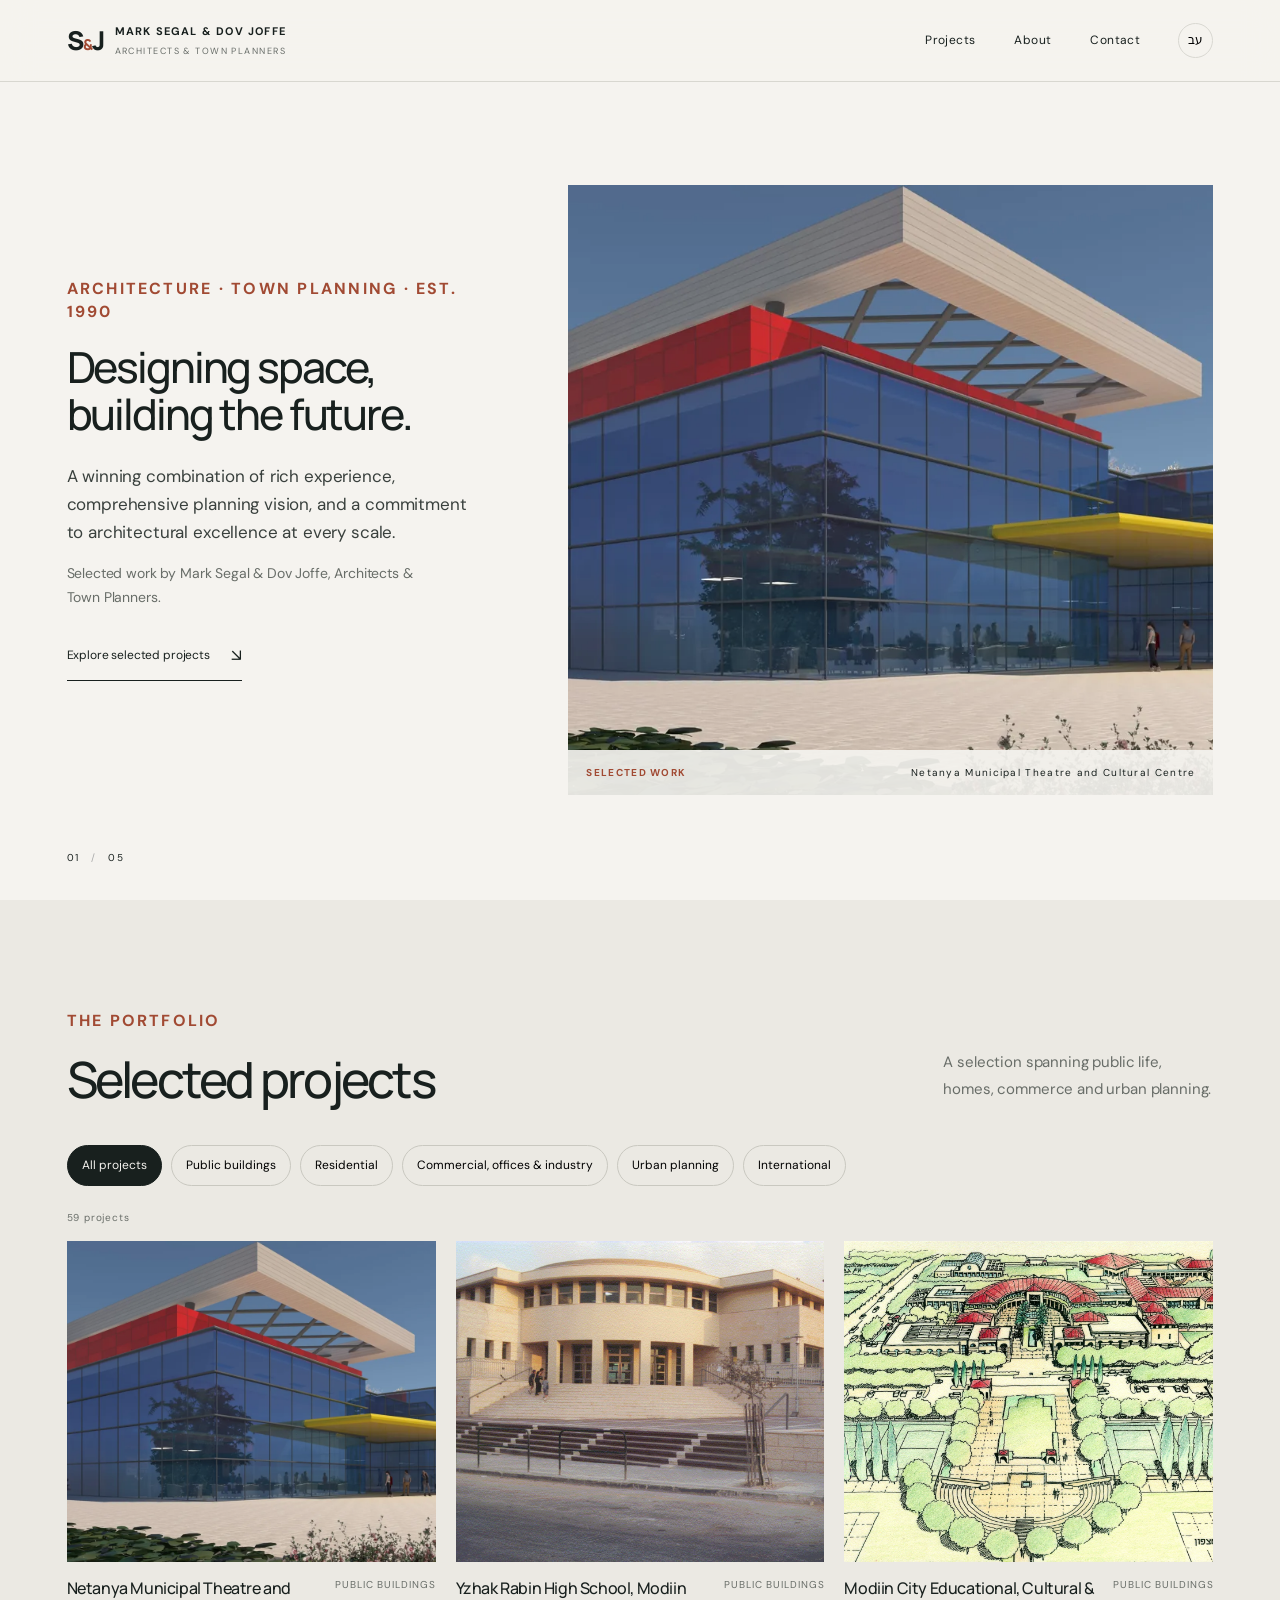
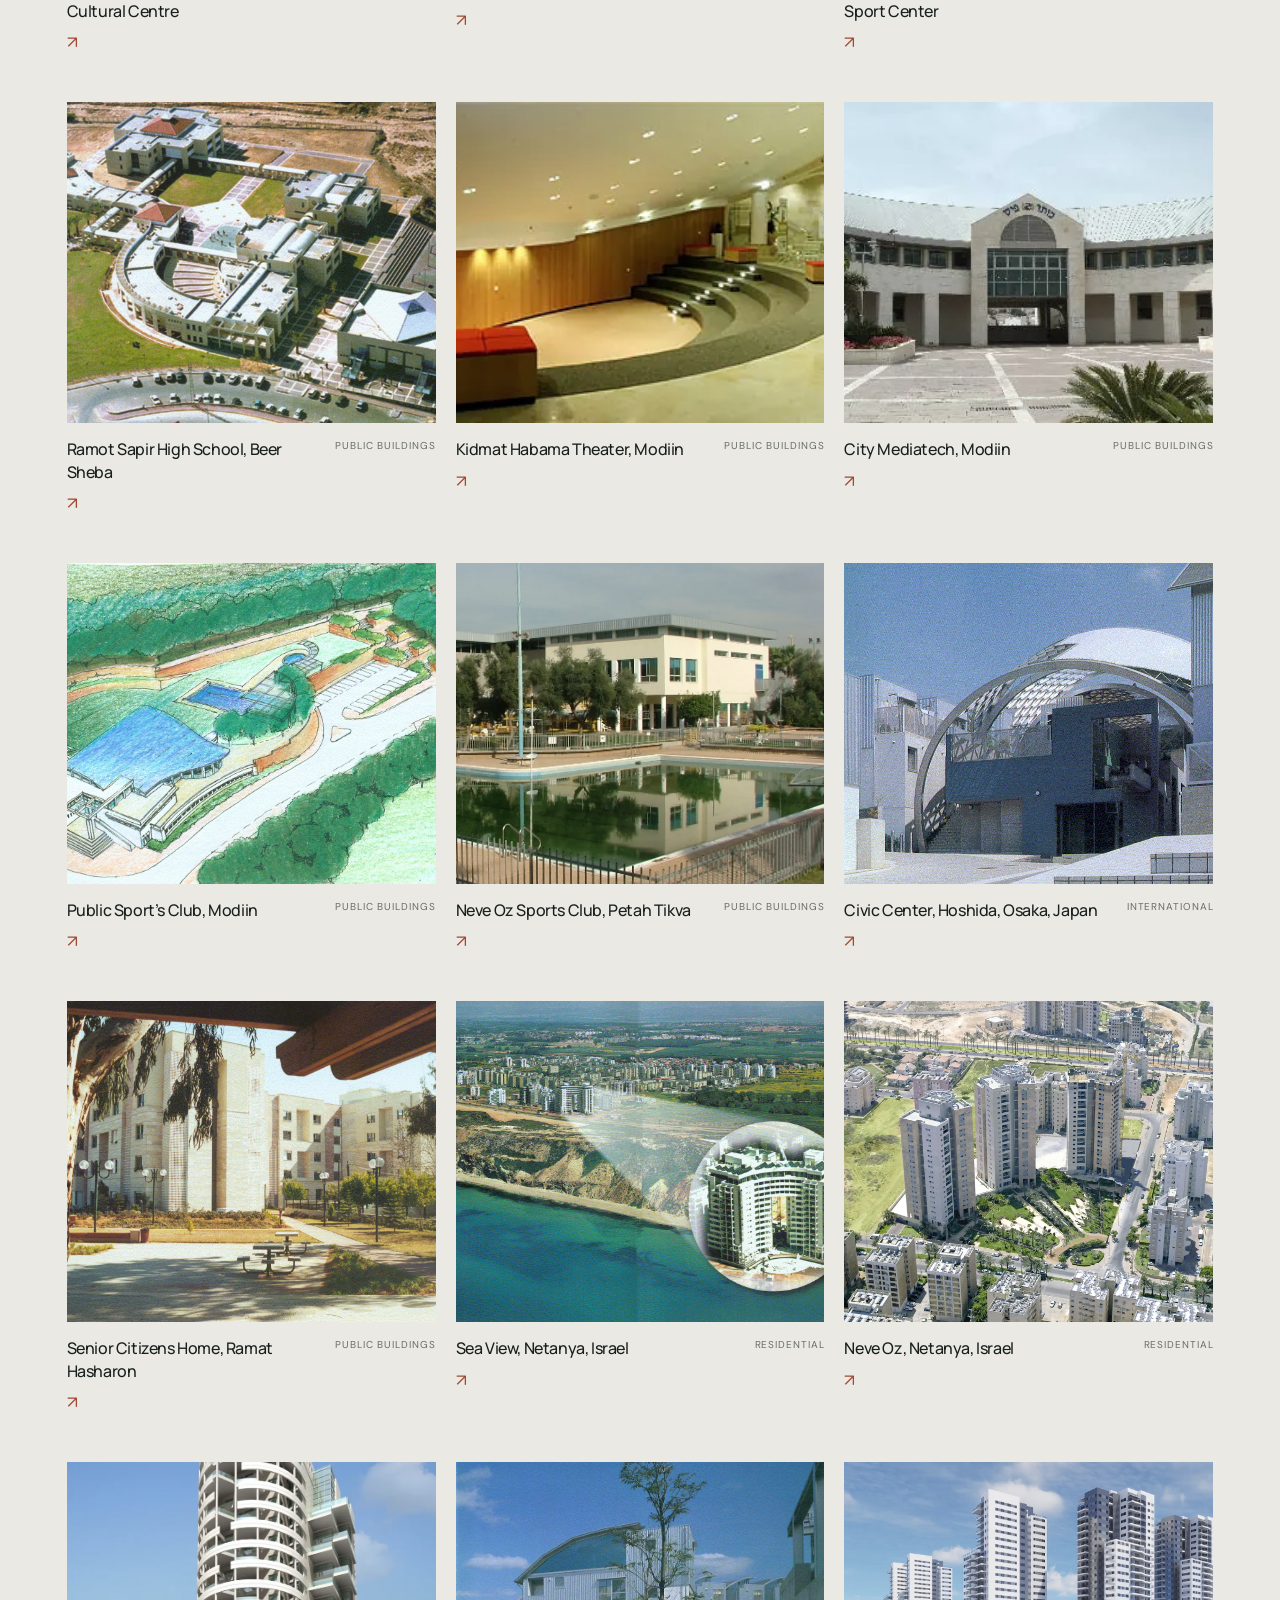
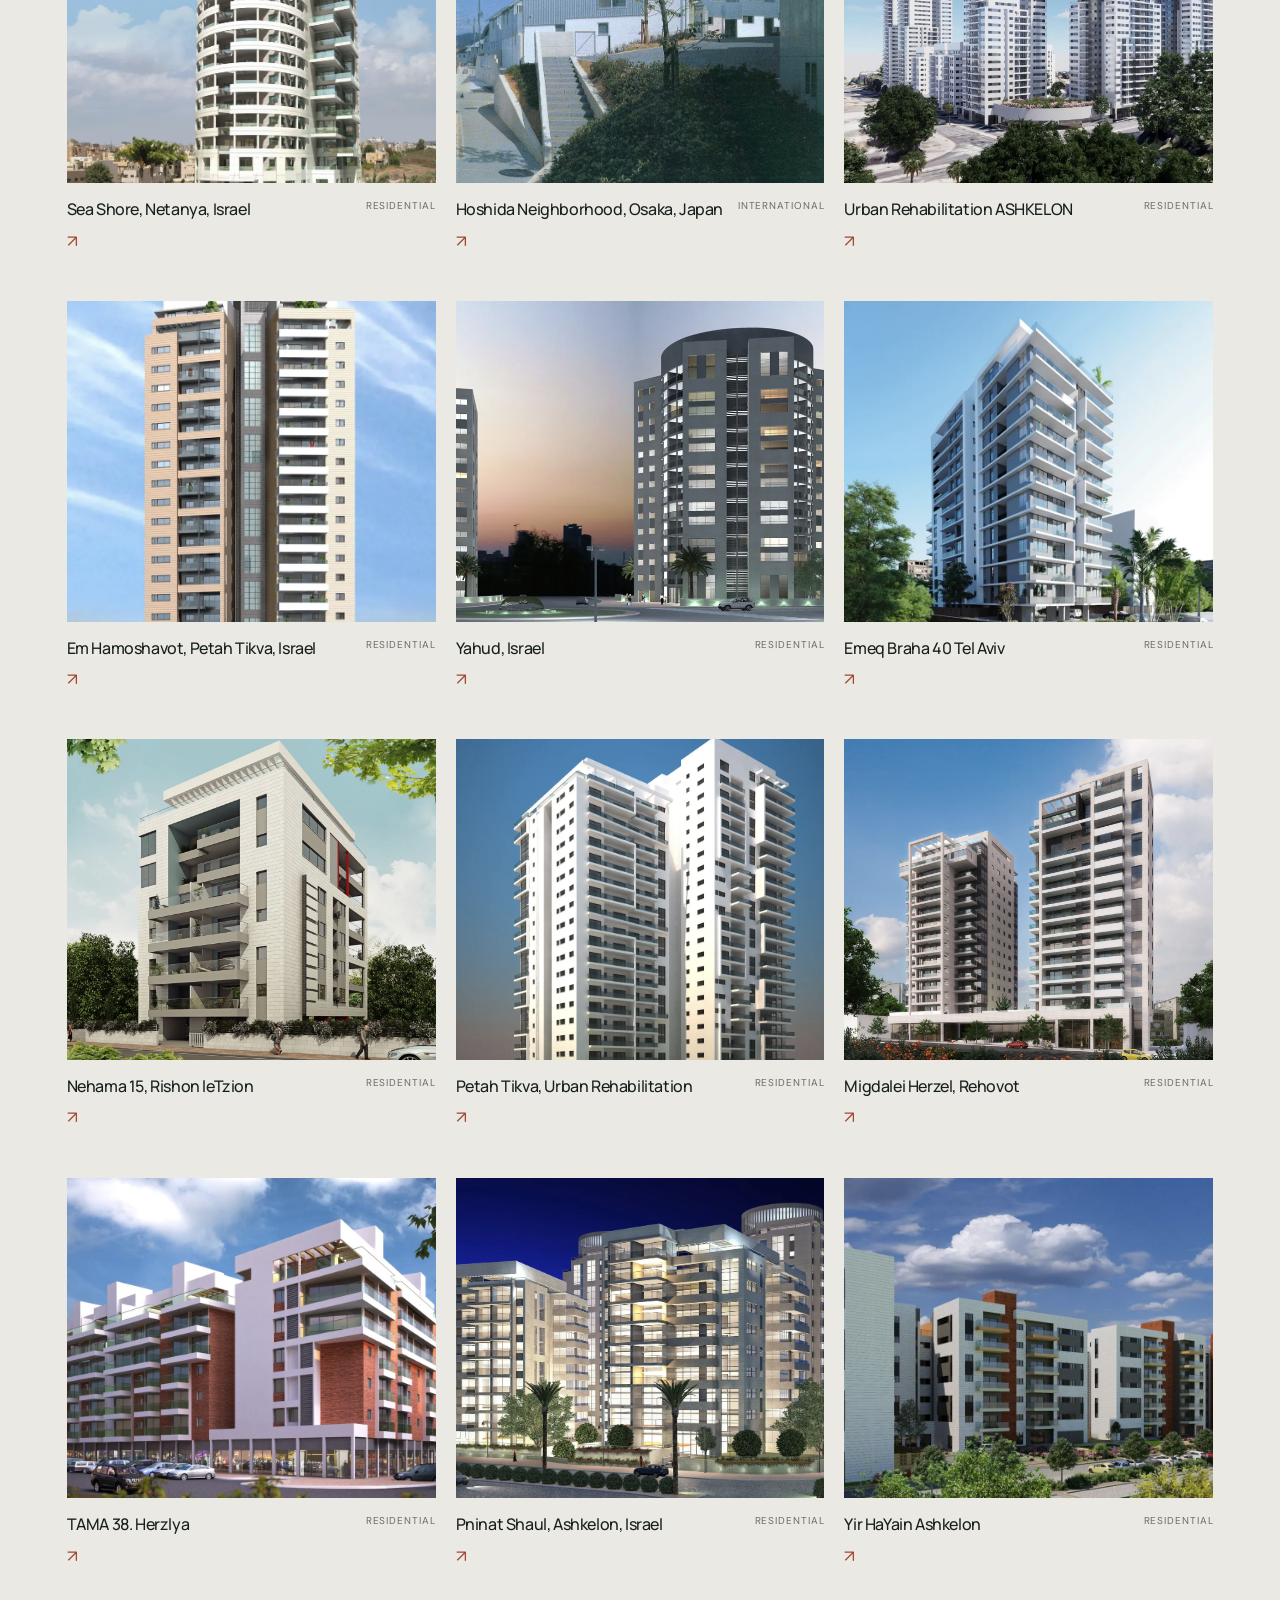
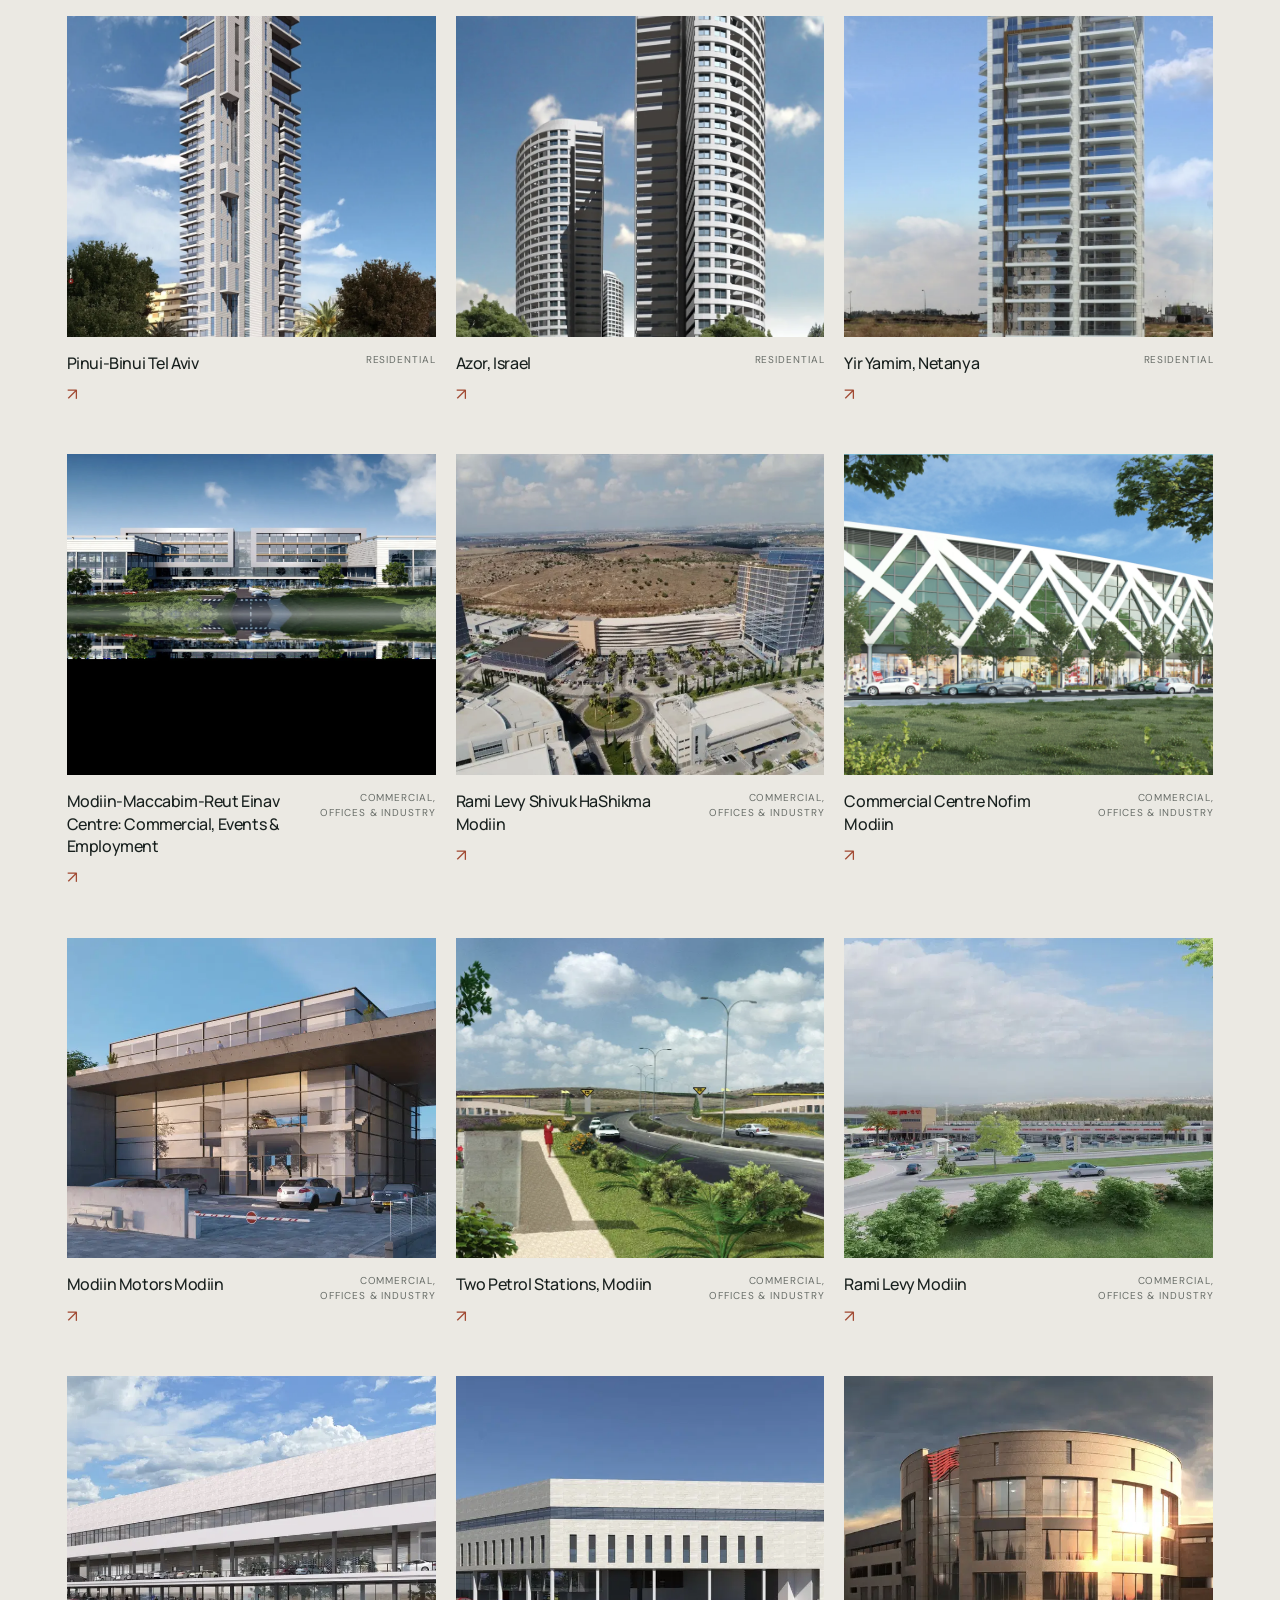
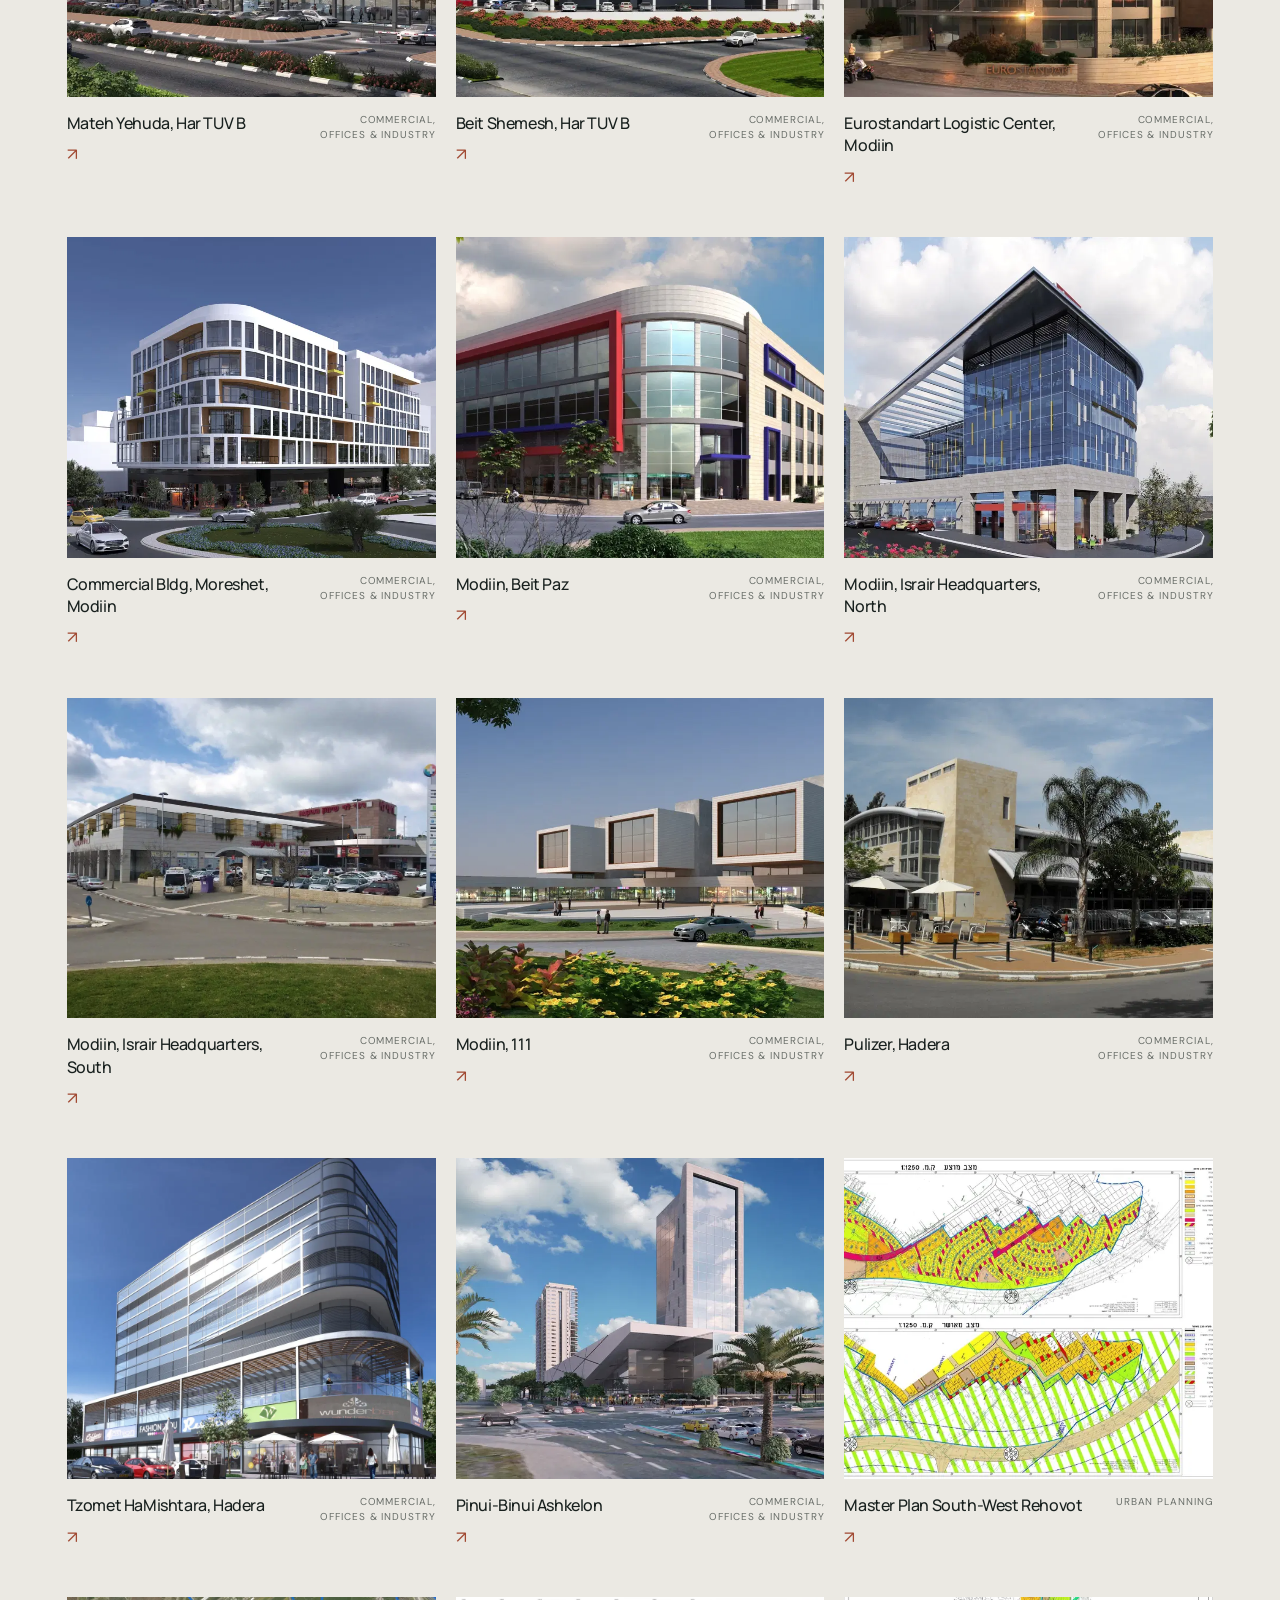
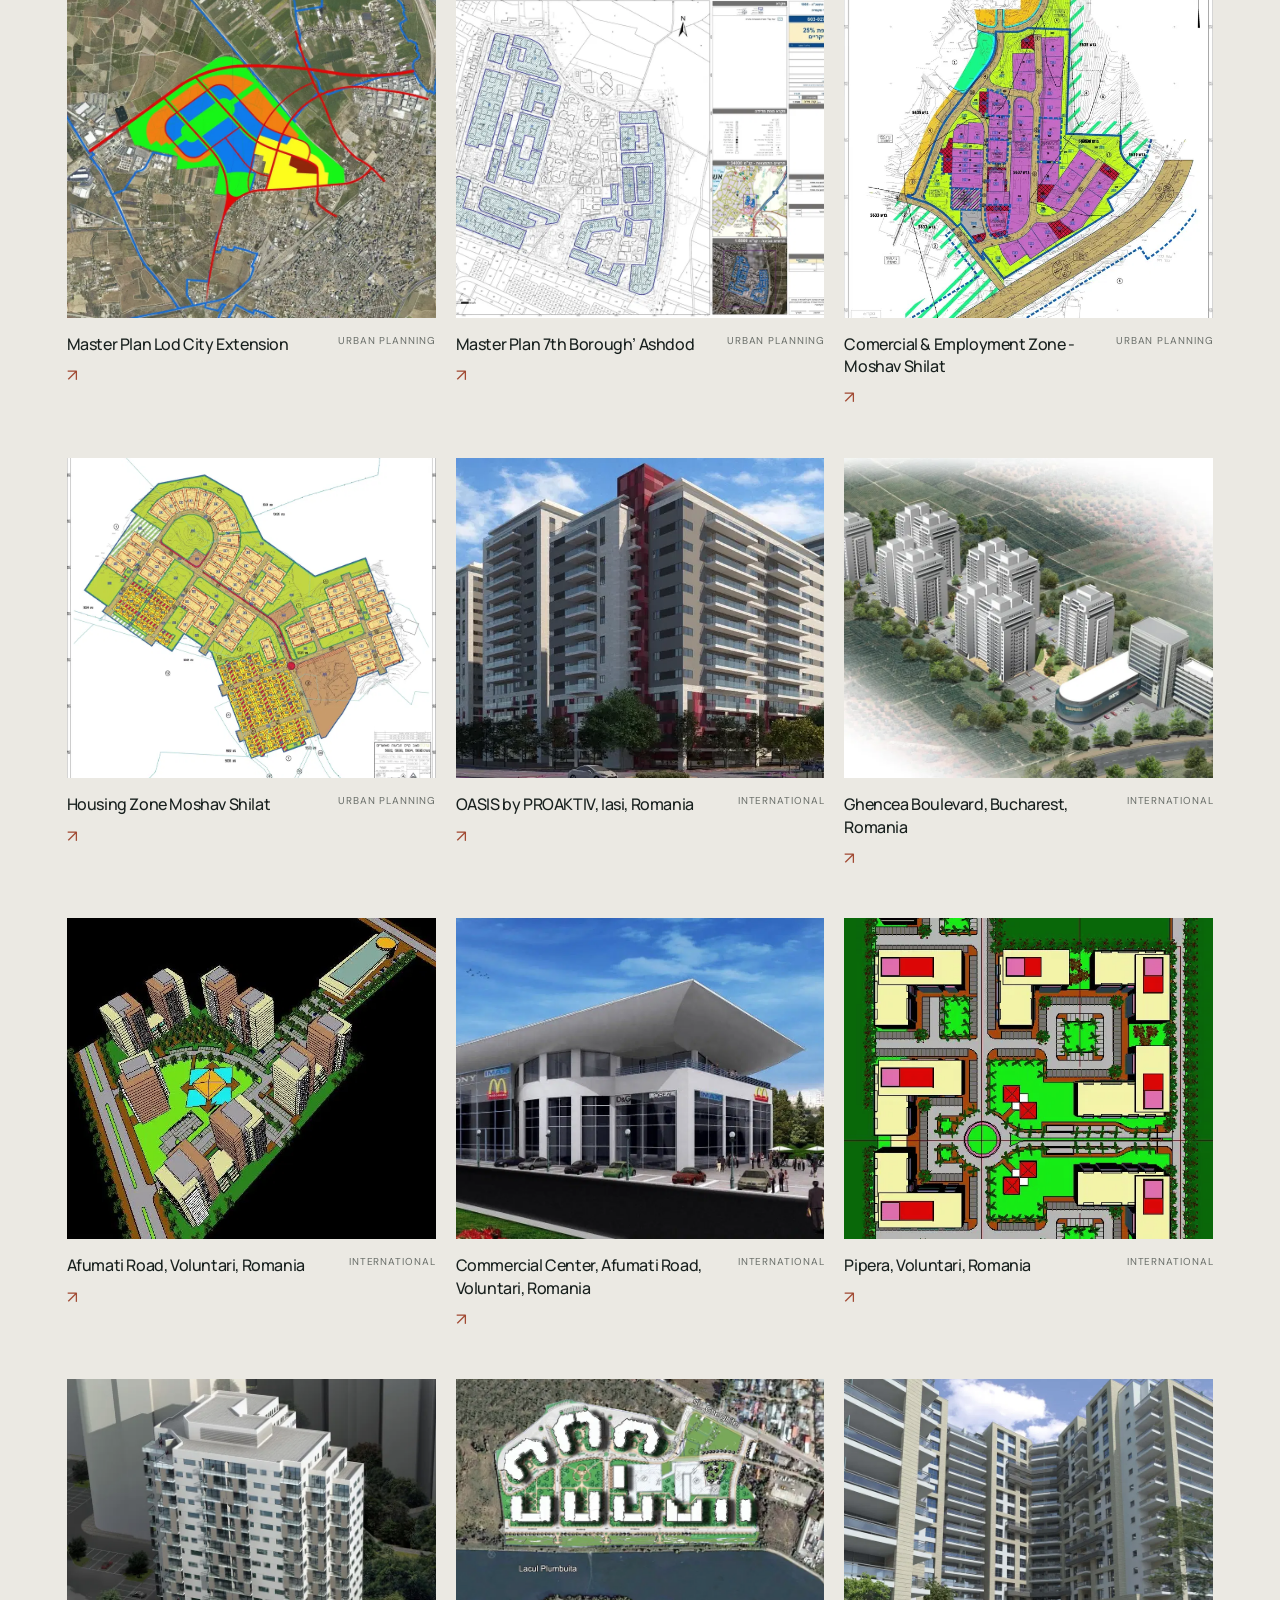
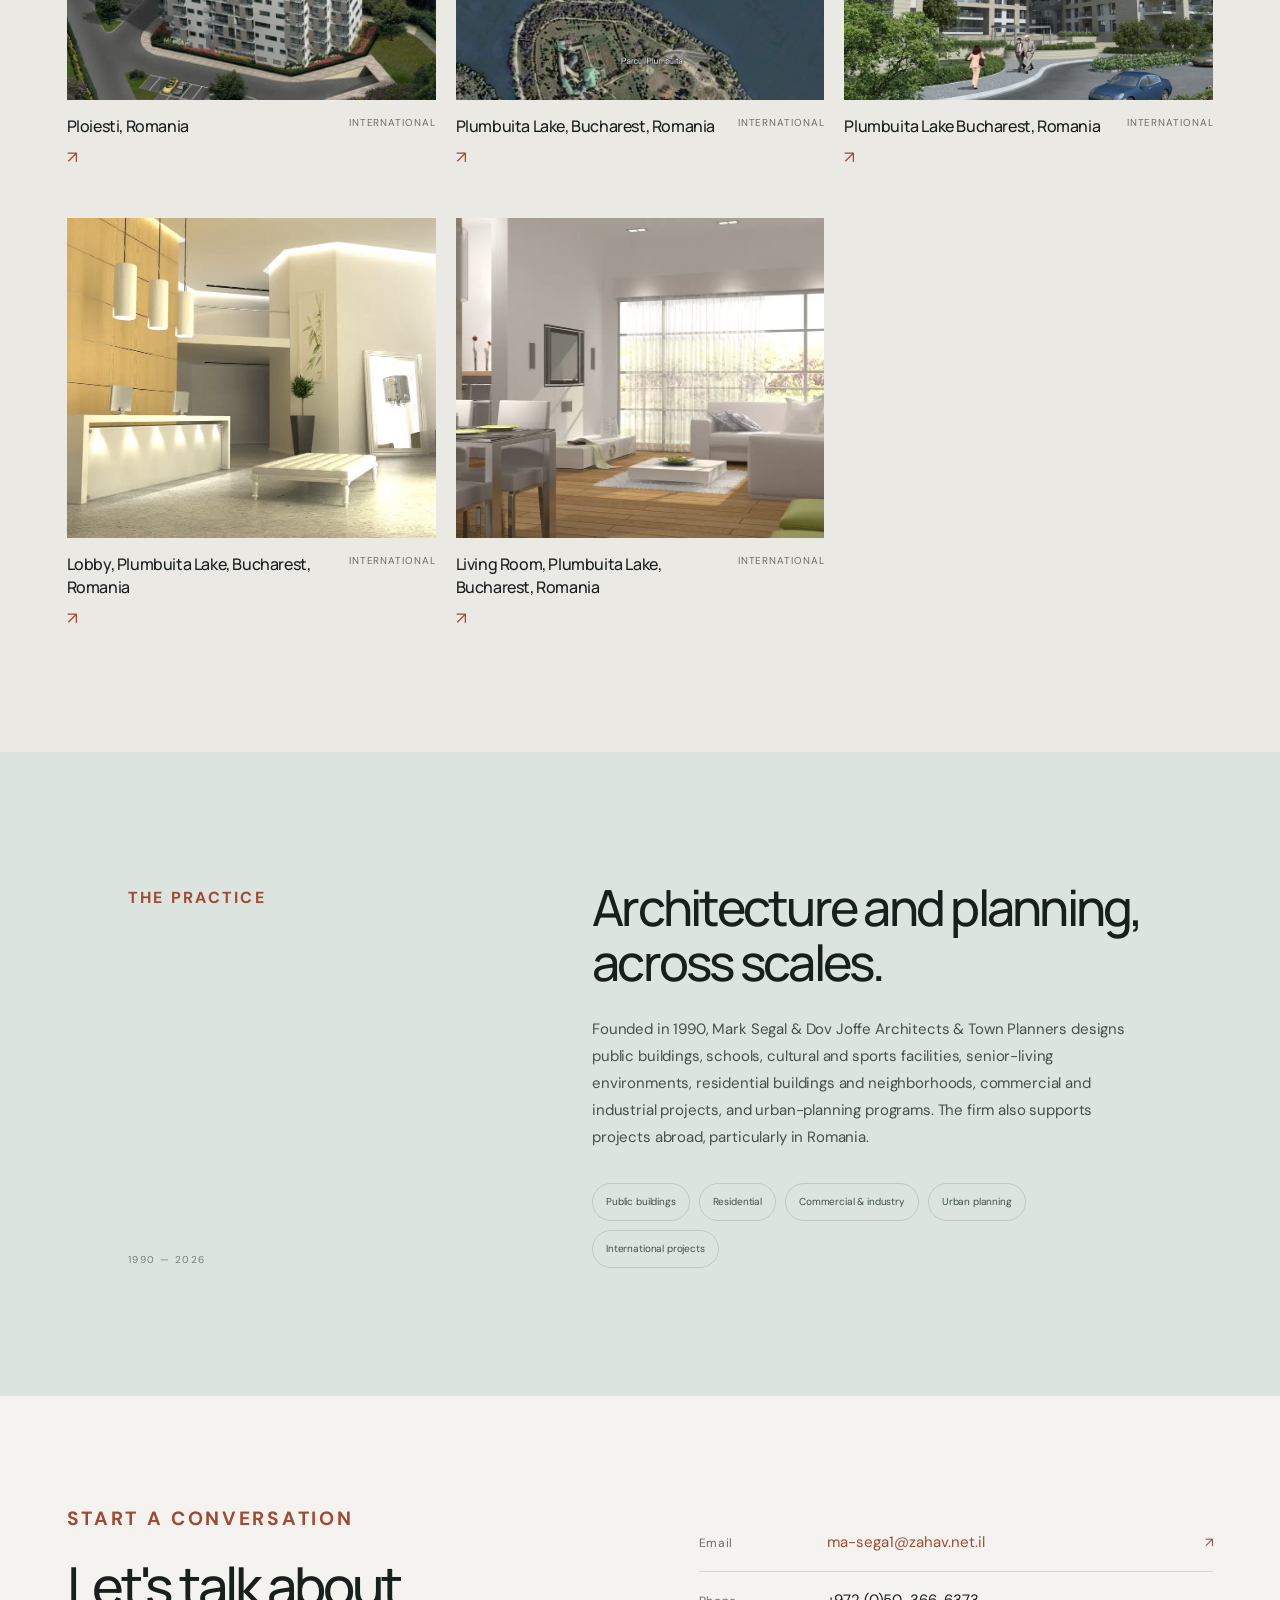
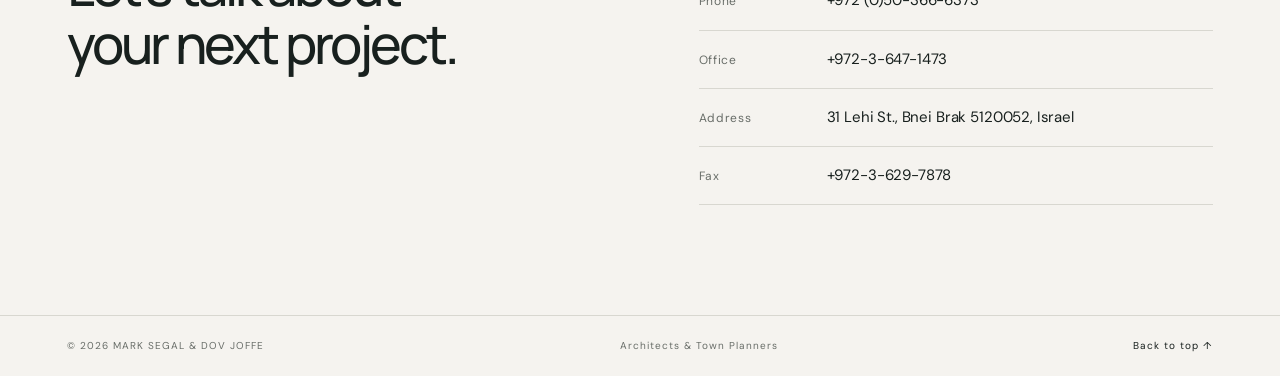
==== commit 2fd8ac05: "Use urban planning in portfolio description Co-authored-by: Copilot <223556219+Copilot@users.noreply" ====
--- a/en/index.html
+++ b/en/index.html
@@ -75,7 +75,7 @@
     <section id="work" class="work-section section-wrap">
       <div class="section-heading">
         <div><p class="eyebrow" data-copy="portfolio.eyebrow">THE PORTFOLIO</p><h2 data-copy="portfolio.title">Selected projects</h2></div>
-        <p class="section-desc" data-copy="portfolio.description">A selection spanning public life, homes, commerce and city-making.</p>
+        <p class="section-desc" data-copy="portfolio.description">A selection spanning public life, homes, commerce and urban planning.</p>
       </div>
       <div id="filters" class="filters" aria-label="Filter projects" data-copy-attr="portfolio.filterLabel">
         <button type="button" class="filter-btn active">All projects</button>
